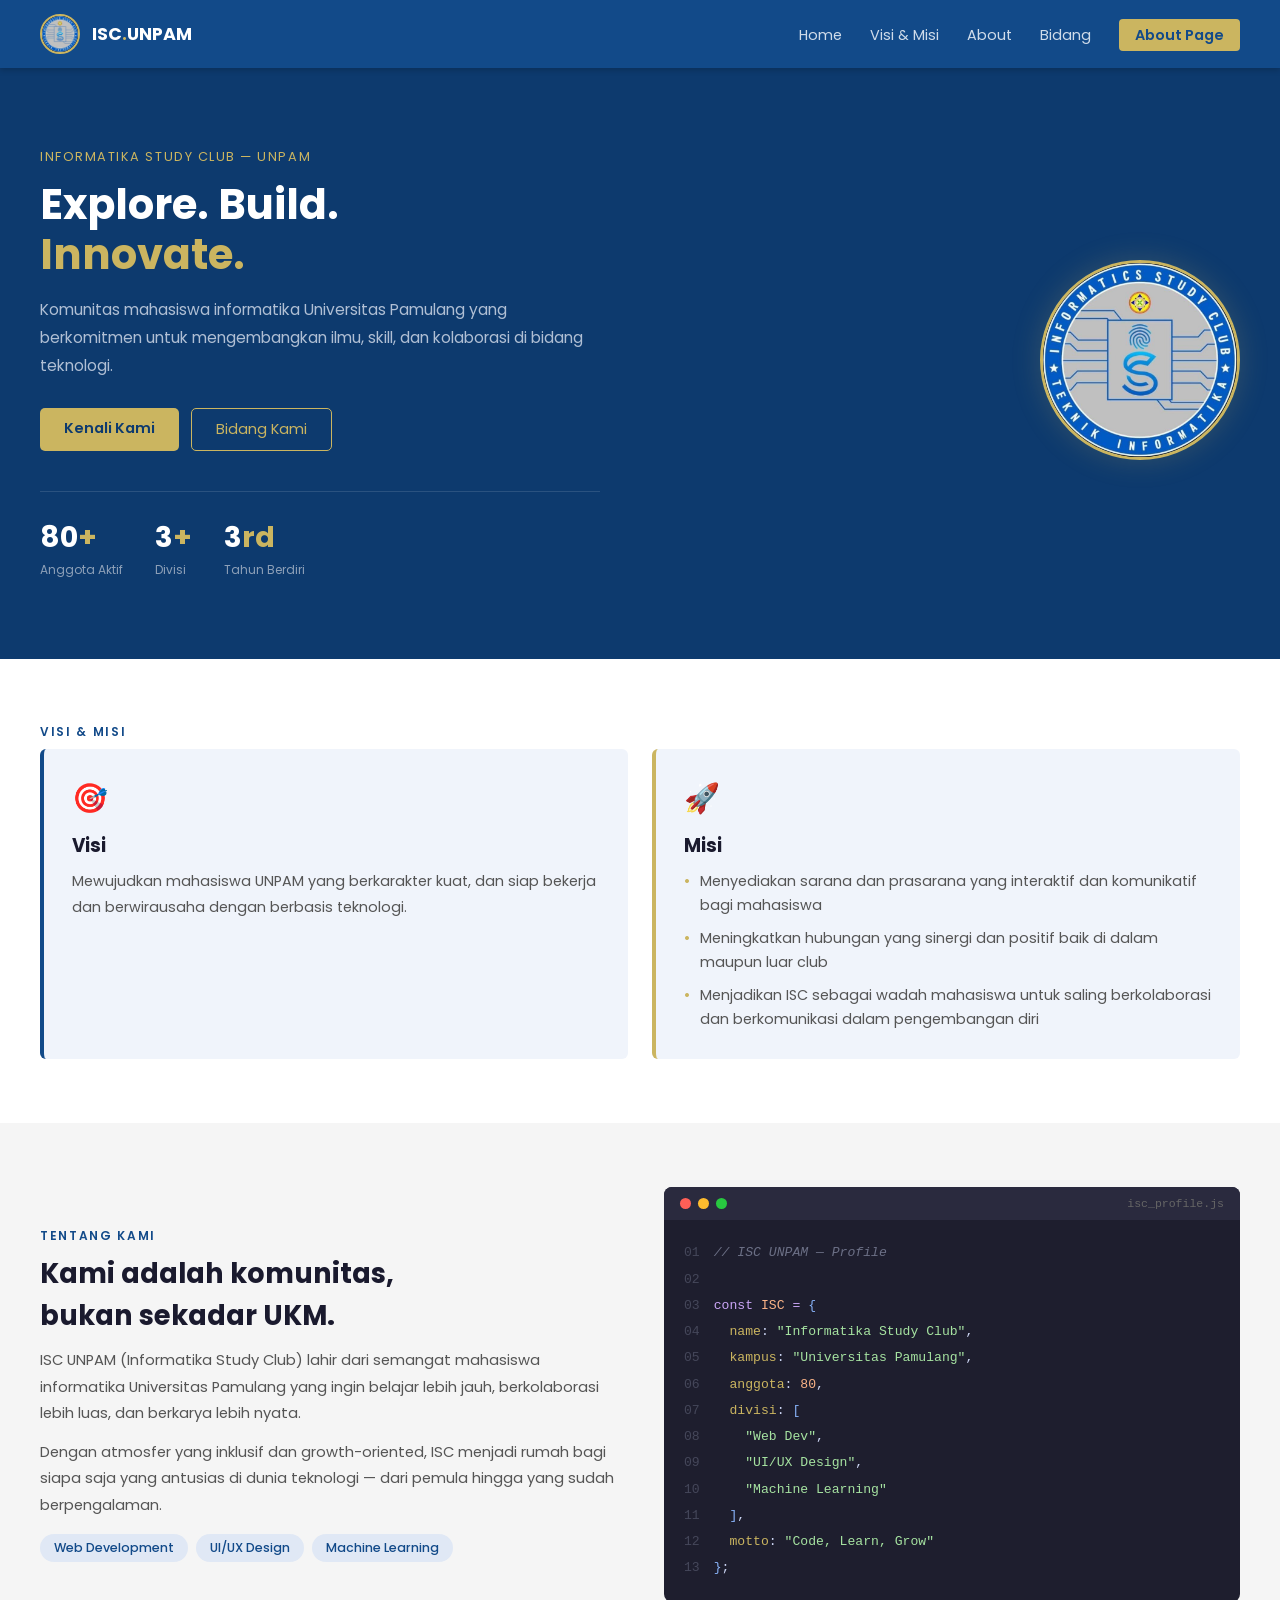
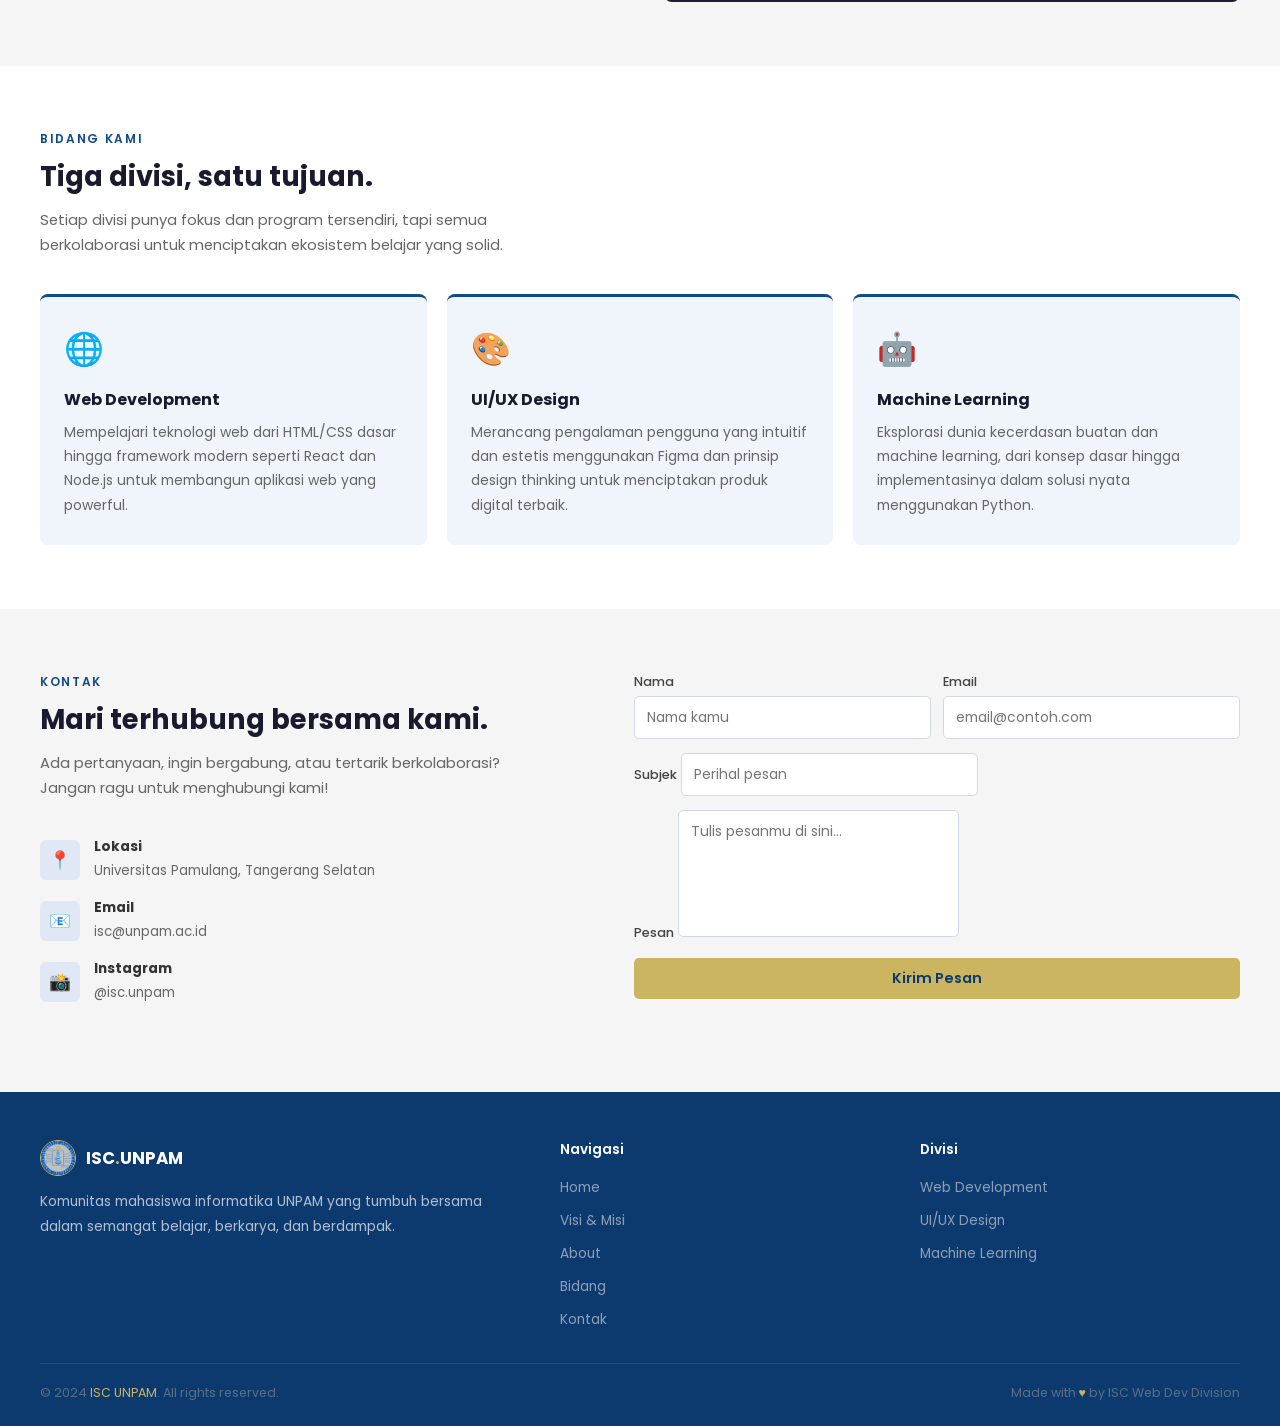
==== index.html @ d4f067ab "First commit: menambahkan file index dan style utama" ====
<!doctype html>
<html lang="id">
  <head>
    <meta charset="UTF-8" />
    <meta name="viewport" content="width=device-width, initial-scale=1.0" />
    <title>ISC UNPAM - Informatika Study Club</title>
    <link
      href="https://fonts.googleapis.com/css2?family=Poppins:wght@300;400;500;600;700&display=swap"
      rel="stylesheet"
    />
    <link rel="stylesheet" href="/css/style.css" />
  </head>
  <body>
    <nav>
      <div class="nav-brand">
        <img src="isc_logo.jpeg" alt="ISC Logo" />
        <span class="nav-brand-text">ISC<span>.</span>UNPAM</span>
      </div>
      <ul class="nav-links">
        <li><a href="#hero">Home</a></li>
        <li><a href="#visi-misi">Visi & Misi</a></li>
        <li><a href="#about">About</a></li>
        <li><a href="#services">Bidang</a></li>
        <li><a href="about.html" class="btn-nav">About Page</a></li>
      </ul>
    </nav>

    <section id="hero">
      <div class="hero-text">
        <p class="eyebrow">Informatika Study Club — UNPAM</p>
        <h1>Explore. Build.<br /><span>Innovate.</span></h1>
        <p class="desc">
          Komunitas mahasiswa informatika Universitas Pamulang yang berkomitmen
          untuk mengembangkan ilmu, skill, dan kolaborasi di bidang teknologi.
        </p>
        <div class="hero-buttons">
          <a href="#about" class="btn-primary">Kenali Kami</a>
          <a href="#services" class="btn-outline">Bidang Kami</a>
        </div>
        <div class="hero-stats">
          <div class="stat-item">
            <div class="num">80<span>+</span></div>
            <div class="label">Anggota Aktif</div>
          </div>
          <div class="stat-item">
            <div class="num">3<span>+</span></div>
            <div class="label">Divisi</div>
          </div>
          <div class="stat-item">
            <div class="num">3<span>rd</span></div>
            <div class="label">Tahun Berdiri</div>
          </div>
        </div>
      </div>
      <div class="hero-logo">
        <img src="isc_logo.jpeg" alt="ISC UNPAM Logo" />
      </div>
    </section>

    <section id="visi-misi">
      <div class="section-label">Visi & Misi</div>
      <div class="vm-grid">
        <div class="vm-card">
          <div class="icon">🎯</div>
          <h3>Visi</h3>
          <p>
            Mewujudkan mahasiswa UNPAM yang berkarakter kuat, dan siap bekerja
            dan berwirausaha dengan berbasis teknologi.
          </p>
        </div>
        <div class="vm-card misi">
          <div class="icon">🚀</div>
          <h3>Misi</h3>
          <ul>
            <li>
              Menyediakan sarana dan prasarana yang interaktif dan komunikatif
              bagi mahasiswa
            </li>
            <li>
              Meningkatkan hubungan yang sinergi dan positif baik di dalam
              maupun luar club
            </li>
            <li>
              Menjadikan ISC sebagai wadah mahasiswa untuk saling berkolaborasi
              dan berkomunikasi dalam pengembangan diri
            </li>
          </ul>
        </div>
      </div>
    </section>

    <section id="about">
      <div class="about-grid">
        <div class="about-text">
          <div class="section-label">Tentang Kami</div>
          <h2 class="section-title">
            Kami adalah komunitas,<br />bukan sekadar UKM.
          </h2>
          <p>
            ISC UNPAM (Informatika Study Club) lahir dari semangat mahasiswa
            informatika Universitas Pamulang yang ingin belajar lebih jauh,
            berkolaborasi lebih luas, dan berkarya lebih nyata.
          </p>
          <p>
            Dengan atmosfer yang inklusif dan growth-oriented, ISC menjadi rumah
            bagi siapa saja yang antusias di dunia teknologi — dari pemula
            hingga yang sudah berpengalaman.
          </p>
          <div class="about-tags">
            <span class="tag">Web Development</span>
            <span class="tag">UI/UX Design</span>
            <span class="tag">Machine Learning</span>
          </div>
        </div>
        <div class="code-card">
          <div class="code-card-header">
            <div class="dot r"></div>
            <div class="dot y"></div>
            <div class="dot g"></div>
            <span class="code-card-filename">isc_profile.js</span>
          </div>
          <div class="code-card-body">
            <div>
              <span class="c-ln">01</span
              ><span class="c-cm">// ISC UNPAM — Profile</span>
            </div>
            <div><span class="c-ln">02</span></div>
            <div>
              <span class="c-ln">03</span><span class="c-kw">const </span
              ><span class="c-va">ISC</span> <span class="c-kw">= </span
              ><span class="c-br">{</span>
            </div>
            <div>
              <span class="c-ln">04</span>&nbsp;&nbsp;<span class="c-fn"
                >name</span
              >: <span class="c-str">"Informatika Study Club"</span>,
            </div>
            <div>
              <span class="c-ln">05</span>&nbsp;&nbsp;<span class="c-fn"
                >kampus</span
              >: <span class="c-str">"Universitas Pamulang"</span>,
            </div>
            <div>
              <span class="c-ln">06</span>&nbsp;&nbsp;<span class="c-fn"
                >anggota</span
              >: <span class="c-va">80</span>,
            </div>
            <div>
              <span class="c-ln">07</span>&nbsp;&nbsp;<span class="c-fn"
                >divisi</span
              >: <span class="c-br">[</span>
            </div>
            <div>
              <span class="c-ln">08</span>&nbsp;&nbsp;&nbsp;&nbsp;<span
                class="c-str"
                >"Web Dev"</span
              >,
            </div>
            <div>
              <span class="c-ln">09</span>&nbsp;&nbsp;&nbsp;&nbsp;<span
                class="c-str"
                >"UI/UX Design"</span
              >,
            </div>
            <div>
              <span class="c-ln">10</span>&nbsp;&nbsp;&nbsp;&nbsp;<span
                class="c-str"
                >"Machine Learning"</span
              >
            </div>
            <div>
              <span class="c-ln">11</span>&nbsp;&nbsp;<span class="c-br">]</span
              >,
            </div>
            <div>
              <span class="c-ln">12</span>&nbsp;&nbsp;<span class="c-fn"
                >motto</span
              >: <span class="c-str">"Code, Learn, Grow"</span>
            </div>
            <div><span class="c-ln">13</span><span class="c-br">}</span>;</div>
          </div>
        </div>
      </div>
    </section>

    <section id="services">
      <div class="section-label">Bidang Kami</div>
      <h2 class="section-title">Tiga divisi, satu tujuan.</h2>
      <p class="section-sub">
        Setiap divisi punya fokus dan program tersendiri, tapi semua
        berkolaborasi untuk menciptakan ekosistem belajar yang solid.
      </p>
      <div class="services-grid">
        <div class="service-card">
          <div class="icon">🌐</div>
          <h3>Web Development</h3>
          <p>
            Mempelajari teknologi web dari HTML/CSS dasar hingga framework
            modern seperti React dan Node.js untuk membangun aplikasi web yang
            powerful.
          </p>
        </div>
        <div class="service-card">
          <div class="icon">🎨</div>
          <h3>UI/UX Design</h3>
          <p>
            Merancang pengalaman pengguna yang intuitif dan estetis menggunakan
            Figma dan prinsip design thinking untuk menciptakan produk digital
            terbaik.
          </p>
        </div>
        <div class="service-card">
          <div class="icon">🤖</div>
          <h3>Machine Learning</h3>
          <p>
            Eksplorasi dunia kecerdasan buatan dan machine learning, dari konsep
            dasar hingga implementasinya dalam solusi nyata menggunakan Python.
          </p>
        </div>
      </div>
    </section>

    <section id="kontak">
      <div class="kontak-grid">
        <div>
          <div class="section-label">Kontak</div>
          <h2 class="section-title">Mari terhubung bersama kami.</h2>
          <p class="section-sub">
            Ada pertanyaan, ingin bergabung, atau tertarik berkolaborasi? Jangan
            ragu untuk menghubungi kami!
          </p>
          <div class="kontak-info-list">
            <div class="kontak-info-item">
              <div class="icon-box">📍</div>
              <div class="text">
                <strong>Lokasi</strong>
                <span>Universitas Pamulang, Tangerang Selatan</span>
              </div>
            </div>
            <div class="kontak-info-item">
              <div class="icon-box">📧</div>
              <div class="text">
                <strong>Email</strong>
                <span>isc@unpam.ac.id</span>
              </div>
            </div>
            <div class="kontak-info-item">
              <div class="icon-box">📸</div>
              <div class="text">
                <strong>Instagram</strong>
                <span>@isc.unpam</span>
              </div>
            </div>
          </div>
        </div>
        <div class="kontak-form">
          <div class="form-row">
            <div class="form-group">
              <label>Nama</label>
              <input type="text" placeholder="Nama kamu" />
            </div>
            <div class="form-group">
              <label>Email</label>
              <input type="email" placeholder="email@contoh.com" />
            </div>
          </div>
          <div class="form-group">
            <label>Subjek</label>
            <input type="text" placeholder="Perihal pesan" />
          </div>
          <div class="form-group">
            <label>Pesan</label>
            <textarea
              rows="5"
              placeholder="Tulis pesanmu di sini..."
            ></textarea>
          </div>
          <a
            href="#"
            class="btn-primary"
            style="text-align: center; display: block"
            >Kirim Pesan</a
          >
        </div>
      </div>
    </section>

    <footer>
      <div class="footer-grid">
        <div class="footer-col">
          <div class="footer-brand">
            <img src="isc_logo.jpeg" alt="ISC Logo" />
            <span>ISC<em>.</em>UNPAM</span>
          </div>
          <p>
            Komunitas mahasiswa informatika UNPAM yang tumbuh bersama dalam
            semangat belajar, berkarya, dan berdampak.
          </p>
        </div>
        <div class="footer-col">
          <h4>Navigasi</h4>
          <ul>
            <li><a href="#hero">Home</a></li>
            <li><a href="#visi-misi">Visi & Misi</a></li>
            <li><a href="#about">About</a></li>
            <li><a href="#services">Bidang</a></li>
            <li><a href="#kontak">Kontak</a></li>
          </ul>
        </div>
        <div class="footer-col">
          <h4>Divisi</h4>
          <ul>
            <li><a href="#">Web Development</a></li>
            <li><a href="#">UI/UX Design</a></li>
            <li><a href="#">Machine Learning</a></li>
          </ul>
        </div>
      </div>
      <div class="footer-bottom">
        <p>© 2024 <span>ISC UNPAM</span>. All rights reserved.</p>
        <p>Made with <span>♥</span> by ISC Web Dev Division</p>
      </div>
    </footer>
  </body>
</html>
---- css/style.css ----
/* ===== RESET ===== */
* {
  margin: 0;
  padding: 0;
  box-sizing: border-box;
}

body {
  font-family: "Poppins", sans-serif;
  background-color: #f5f5f5;
  color: #333;
}

a {
  text-decoration: none;
  color: inherit;
}

ul {
  list-style: none;
}

img {
  max-width: 100%;
}

/* ===== NAVBAR ===== */
nav {
  background-color: #124a89;
  padding: 14px 40px;
  display: flex;
  align-items: center;
  justify-content: space-between;
  position: sticky;
  top: 0;
  z-index: 100;
  box-shadow: 0 2px 6px rgba(0, 0, 0, 0.2);
}

.nav-brand {
  display: flex;
  align-items: center;
  gap: 12px;
}

.nav-brand img {
  width: 40px;
  height: 40px;
  border-radius: 50%;
  object-fit: cover;
  border: 2px solid #cbb560;
}

.nav-brand-text {
  color: #fff;
  font-size: 1.1rem;
  font-weight: 700;
}

.nav-brand-text span {
  color: #cbb560;
}

.nav-links {
  display: flex;
  gap: 28px;
}

.nav-links a {
  color: #d0dcea;
  font-size: 0.9rem;
  font-weight: 400;
  transition: color 0.2s;
}

.nav-links a:hover {
  color: #cbb560;
}

.nav-links a.btn-nav {
  background-color: #cbb560;
  color: #124a89;
  padding: 6px 16px;
  border-radius: 4px;
  font-weight: 600;
}

.nav-links a.btn-nav:hover {
  background-color: #deca7a;
  color: #124a89;
}

/* ===== HERO ===== */
#hero {
  background-color: #0d3a6e;
  color: #fff;
  padding: 80px 40px;
  display: flex;
  align-items: center;
  justify-content: space-between;
  gap: 40px;
}

.hero-text {
  max-width: 560px;
}

.hero-text p.eyebrow {
  font-size: 0.8rem;
  color: #cbb560;
  letter-spacing: 0.12em;
  text-transform: uppercase;
  margin-bottom: 14px;
}

.hero-text h1 {
  font-size: 2.6rem;
  font-weight: 700;
  line-height: 1.2;
  margin-bottom: 16px;
}

.hero-text h1 span {
  color: #cbb560;
}

.hero-text p.desc {
  font-size: 0.97rem;
  color: #b0bfd4;
  line-height: 1.8;
  margin-bottom: 28px;
}

.hero-buttons {
  display: flex;
  gap: 12px;
  flex-wrap: wrap;
}

.btn-primary {
  background-color: #cbb560;
  color: #0d3a6e;
  padding: 10px 24px;
  border-radius: 5px;
  font-weight: 600;
  font-size: 0.9rem;
  transition: background-color 0.2s;
}

.btn-primary:hover {
  background-color: #deca7a;
}

.btn-outline {
  border: 1.5px solid #cbb560;
  color: #cbb560;
  padding: 10px 24px;
  border-radius: 5px;
  font-size: 0.9rem;
  transition:
    background-color 0.2s,
    color 0.2s;
}

.btn-outline:hover {
  background-color: #cbb560;
  color: #0d3a6e;
}

.hero-stats {
  display: flex;
  gap: 32px;
  margin-top: 40px;
  padding-top: 24px;
  border-top: 1px solid rgba(255, 255, 255, 0.12);
}

.stat-item .num {
  font-size: 1.8rem;
  font-weight: 700;
  color: #fff;
}

.stat-item .num span {
  color: #cbb560;
}

.stat-item .label {
  font-size: 0.75rem;
  color: #8da0b8;
  margin-top: 2px;
}

.hero-logo img {
  width: 200px;
  height: 200px;
  border-radius: 50%;
  object-fit: cover;
  border: 3px solid #cbb560;
  box-shadow: 0 0 30px rgba(203, 181, 96, 0.2);
}

/* ===== SECTION UMUM ===== */
section {
  padding: 64px 40px;
}

.section-label {
  font-size: 0.75rem;
  font-weight: 600;
  color: #124a89;
  text-transform: uppercase;
  letter-spacing: 0.14em;
  margin-bottom: 8px;
}

.section-title {
  font-size: 1.7rem;
  font-weight: 700;
  color: #1a1a2e;
  margin-bottom: 10px;
}

.section-sub {
  font-size: 0.92rem;
  color: #666;
  max-width: 500px;
  line-height: 1.7;
  margin-bottom: 36px;
}

/* ===== VISI MISI ===== */
#visi-misi {
  background-color: #fff;
}

.vm-grid {
  display: grid;
  grid-template-columns: 1fr 1fr;
  gap: 24px;
  margin-top: 8px;
}

.vm-card {
  background-color: #f0f4fb;
  border-left: 4px solid #124a89;
  border-radius: 6px;
  padding: 28px;
}

.vm-card.misi {
  border-left-color: #cbb560;
}

.vm-card .icon {
  font-size: 1.8rem;
  margin-bottom: 12px;
}

.vm-card h3 {
  font-size: 1.15rem;
  font-weight: 700;
  color: #1a1a2e;
  margin-bottom: 10px;
}

.vm-card p {
  font-size: 0.9rem;
  color: #555;
  line-height: 1.8;
}

.vm-card ul {
  display: flex;
  flex-direction: column;
  gap: 8px;
}

.vm-card ul li {
  font-size: 0.9rem;
  color: #555;
  padding-left: 16px;
  position: relative;
  line-height: 1.7;
}

.vm-card ul li::before {
  content: "•";
  position: absolute;
  left: 0;
  color: #cbb560;
  font-weight: 700;
}

/* ===== ABOUT ===== */
#about {
  background-color: #f5f5f5;
}

.about-grid {
  display: grid;
  grid-template-columns: 1fr 1fr;
  gap: 48px;
  align-items: center;
}

.about-text p {
  font-size: 0.92rem;
  color: #555;
  line-height: 1.8;
  margin-bottom: 12px;
}

.about-tags {
  display: flex;
  flex-wrap: wrap;
  gap: 8px;
  margin-top: 16px;
}

.tag {
  background-color: #e0e8f5;
  color: #124a89;
  font-size: 0.78rem;
  font-weight: 500;
  padding: 5px 14px;
  border-radius: 20px;
}

/* Code card */
.code-card {
  background-color: #1e1e2e;
  border-radius: 8px;
  overflow: hidden;
  font-family: "Courier New", monospace;
  font-size: 0.82rem;
}

.code-card-header {
  background-color: #2a2a3e;
  padding: 10px 16px;
  display: flex;
  align-items: center;
  gap: 7px;
}

.dot {
  width: 11px;
  height: 11px;
  border-radius: 50%;
}
.dot.r {
  background: #ff5f57;
}
.dot.y {
  background: #febc2e;
}
.dot.g {
  background: #28c840;
}

.code-card-filename {
  margin-left: auto;
  font-size: 0.72rem;
  color: #666;
  font-family: "Courier New", monospace;
}

.code-card-body {
  padding: 20px;
  line-height: 2;
  color: #cdd6f4;
}

.c-ln {
  color: #45475a;
  margin-right: 14px;
}
.c-kw {
  color: #cba6f7;
}
.c-fn {
  color: #cbb560;
}
.c-str {
  color: #a6e3a1;
}
.c-cm {
  color: #6c7086;
  font-style: italic;
}
.c-br {
  color: #89b4fa;
}
.c-va {
  color: #fab387;
}

/* ===== SERVICES ===== */
#services {
  background-color: #fff;
}

.services-grid {
  display: grid;
  grid-template-columns: repeat(3, 1fr);
  gap: 20px;
}

.service-card {
  background-color: #f0f4fb;
  border-radius: 8px;
  padding: 28px 24px;
  border-top: 3px solid #124a89;
  transition:
    transform 0.2s,
    box-shadow 0.2s;
}

.service-card:hover {
  transform: translateY(-4px);
  box-shadow: 0 8px 20px rgba(0, 0, 0, 0.08);
}

.service-card .icon {
  font-size: 2rem;
  margin-bottom: 14px;
}

.service-card h3 {
  font-size: 1rem;
  font-weight: 700;
  color: #1a1a2e;
  margin-bottom: 8px;
}

.service-card p {
  font-size: 0.87rem;
  color: #666;
  line-height: 1.75;
}

/* ===== KONTAK ===== */
#kontak {
  background-color: #f5f5f5;
}

.kontak-grid {
  display: grid;
  grid-template-columns: 1fr 1fr;
  gap: 48px;
  align-items: start;
}

.kontak-info-list {
  display: flex;
  flex-direction: column;
  gap: 16px;
  margin-bottom: 24px;
}

.kontak-info-item {
  display: flex;
  align-items: center;
  gap: 14px;
}

.kontak-info-item .icon-box {
  width: 40px;
  height: 40px;
  background-color: #e0e8f5;
  border-radius: 6px;
  display: flex;
  align-items: center;
  justify-content: center;
  font-size: 1.1rem;
  flex-shrink: 0;
}

.kontak-info-item .text strong {
  display: block;
  font-size: 0.85rem;
  color: #333;
}

.kontak-info-item .text span {
  font-size: 0.83rem;
  color: #666;
}

/* Form */
.kontak-form {
  display: flex;
  flex-direction: column;
  gap: 14px;
}

.form-row {
  display: grid;
  grid-template-columns: 1fr 1fr;
  gap: 12px;
}

.form-row .form-group {
  display: flex;
  flex-direction: column;
  gap: 5px;
}

.form-group label {
  font-size: 0.8rem;
  font-weight: 500;
  color: #444;
}

.form-group input,
.form-group textarea {
  padding: 10px 12px;
  border: 1.5px solid #d0d9e8;
  border-radius: 5px;
  font-family: "Poppins", sans-serif;
  font-size: 0.87rem;
  color: #333;
  background-color: #fff;
  outline: none;
  transition: border-color 0.2s;
  resize: none;
}

.form-group input:focus,
.form-group textarea:focus {
  border-color: #124a89;
}

/* ===== FOOTER ===== */
footer {
  background-color: #0d3a6e;
  color: #b0bfd4;
  padding: 48px 40px 24px;
}

.footer-grid {
  display: grid;
  grid-template-columns: 1.5fr 1fr 1fr;
  gap: 40px;
  margin-bottom: 32px;
}

.footer-brand {
  display: flex;
  align-items: center;
  gap: 10px;
  margin-bottom: 14px;
}

.footer-brand img {
  width: 36px;
  height: 36px;
  border-radius: 50%;
  object-fit: cover;
  border: 1.5px solid #cbb560;
}

.footer-brand span {
  font-size: 1.05rem;
  font-weight: 700;
  color: #fff;
}

.footer-brand span em {
  font-style: normal;
  color: #cbb560;
}

.footer-col p {
  font-size: 0.86rem;
  line-height: 1.8;
}

.footer-col h4 {
  font-size: 0.85rem;
  font-weight: 600;
  color: #fff;
  margin-bottom: 14px;
}

.footer-col ul {
  display: flex;
  flex-direction: column;
  gap: 8px;
}

.footer-col ul a {
  font-size: 0.85rem;
  color: #8da0b8;
  transition: color 0.2s;
}

.footer-col ul a:hover {
  color: #cbb560;
}

.footer-bottom {
  border-top: 1px solid rgba(255, 255, 255, 0.1);
  padding-top: 20px;
  display: flex;
  justify-content: space-between;
  align-items: center;
}

.footer-bottom p {
  font-size: 0.78rem;
  color: #5a6f87;
}

.footer-bottom span {
  color: #cbb560;
}

/* ===== RESPONSIVE ===== */
@media (max-width: 768px) {
  nav {
    padding: 12px 20px;
    flex-wrap: wrap;
    gap: 12px;
  }

  .nav-links {
    display: none;
  }

  #hero {
    flex-direction: column;
    padding: 48px 20px;
  }

  .hero-logo {
    display: none;
  }

  section {
    padding: 48px 20px;
  }

  .vm-grid,
  .about-grid,
  .kontak-grid,
  .footer-grid {
    grid-template-columns: 1fr;
  }

  .services-grid {
    grid-template-columns: 1fr;
  }

  .form-row {
    grid-template-columns: 1fr;
  }

  .hero-stats {
    gap: 20px;
  }

  .footer-bottom {
    flex-direction: column;
    gap: 6px;
    text-align: center;
  }
}
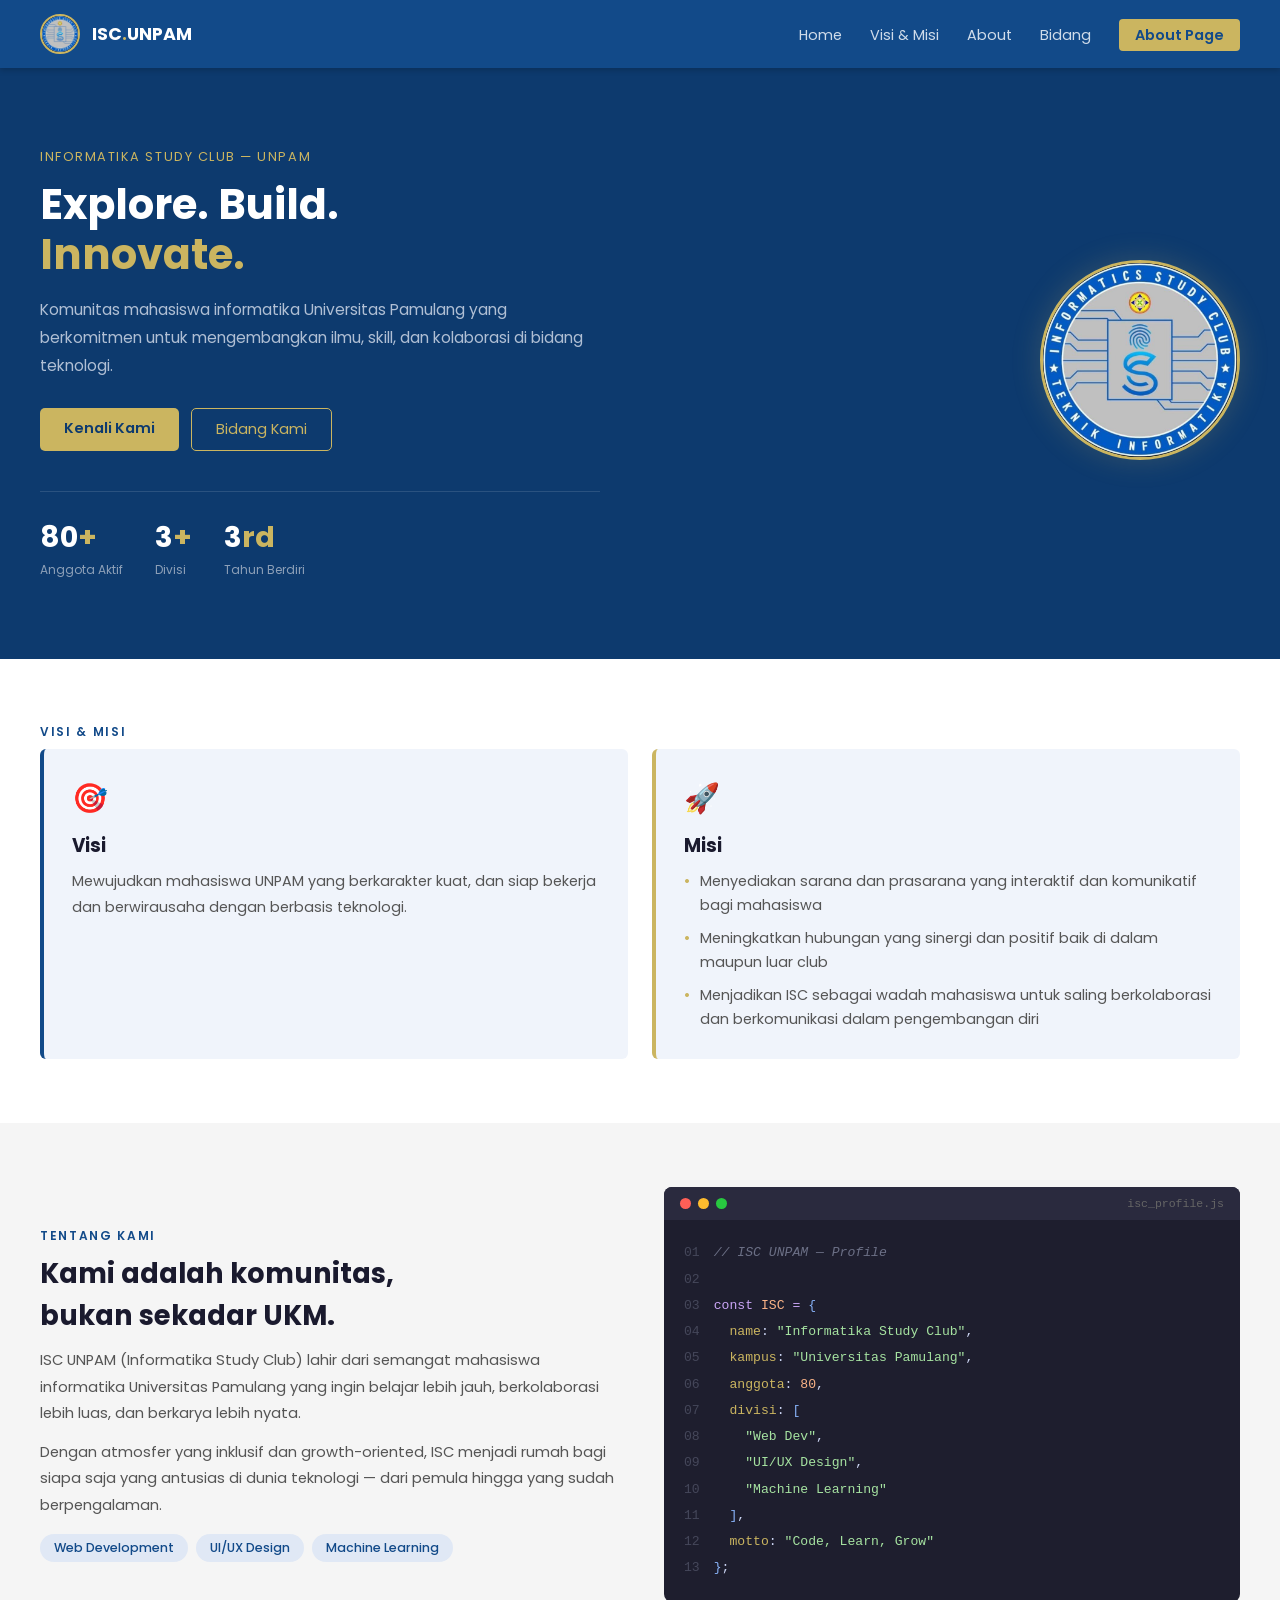
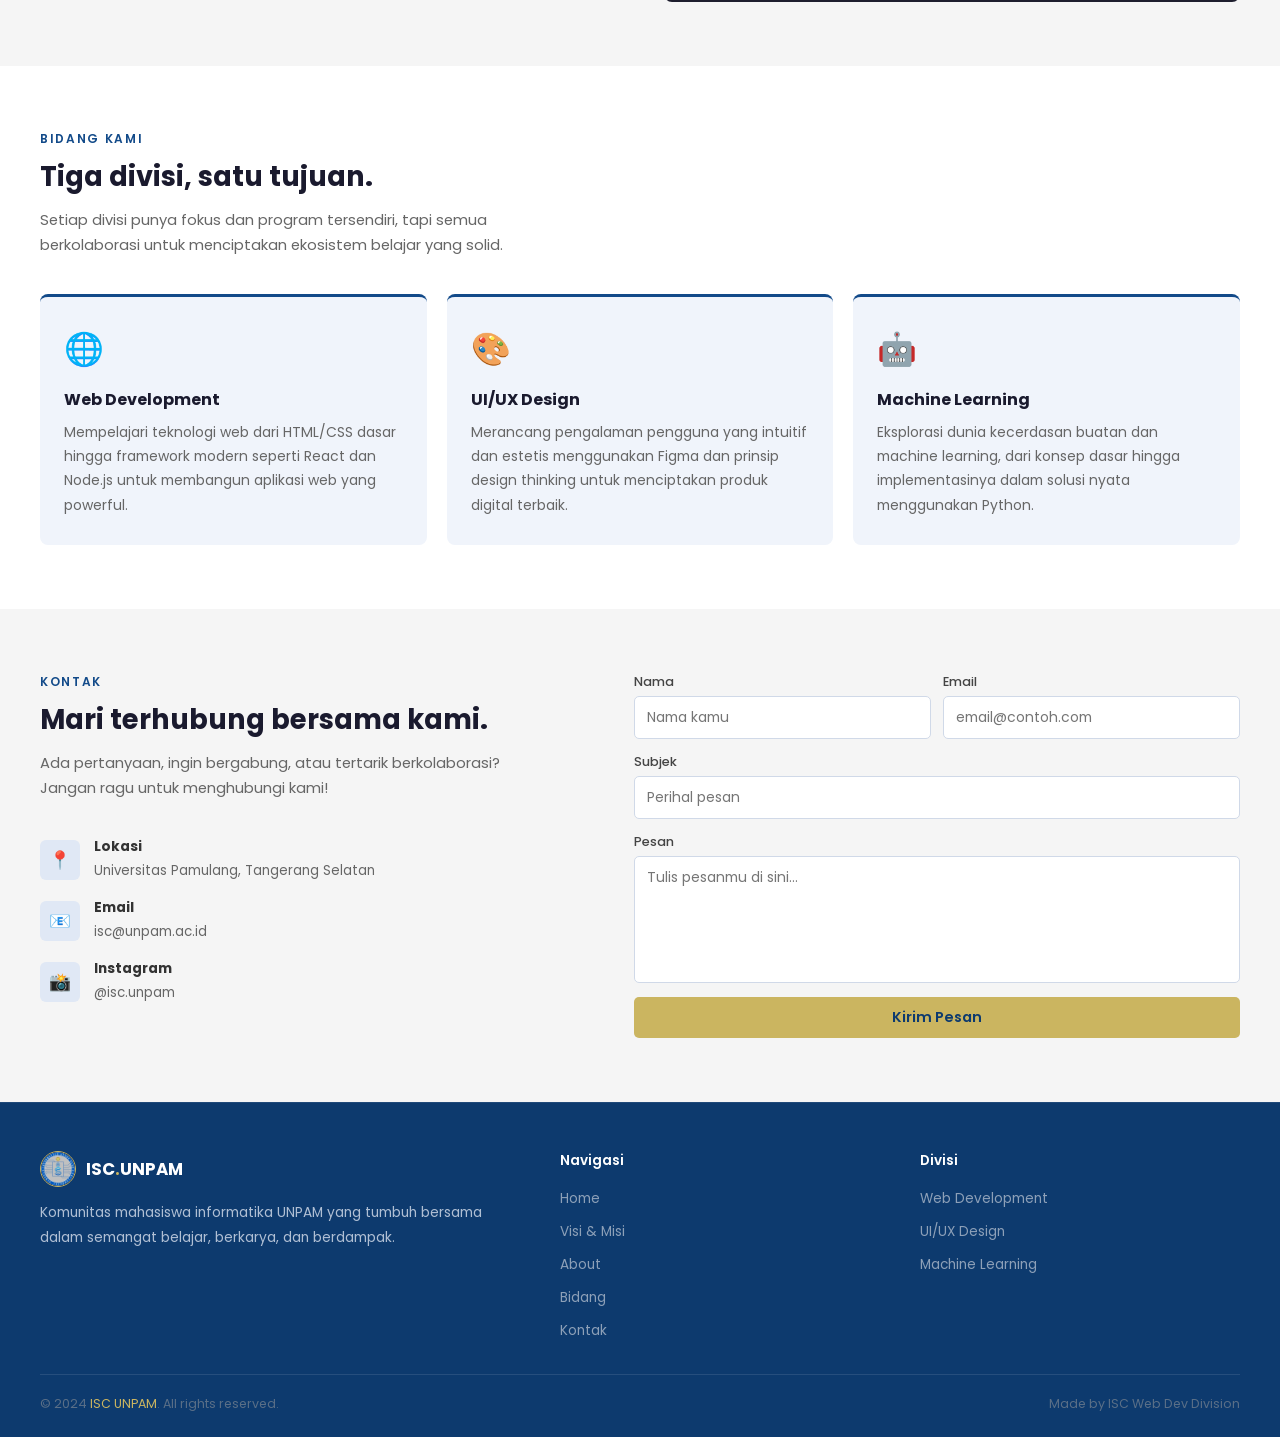
==== commit 8ffde870: "Menambahkan about.html" ====
--- a/index.html
+++ b/index.html
@@ -13,7 +13,7 @@
   <body>
     <nav>
       <div class="nav-brand">
-        <img src="isc_logo.jpeg" alt="ISC Logo" />
+        <img src="/assets/images/isc_logo.jpeg" alt="ISC Logo" />
         <span class="nav-brand-text">ISC<span>.</span>UNPAM</span>
       </div>
       <ul class="nav-links">
@@ -53,7 +53,7 @@
         </div>
       </div>
       <div class="hero-logo">
-        <img src="isc_logo.jpeg" alt="ISC UNPAM Logo" />
+        <img src="/assets/images/isc_logo.jpeg" alt="ISC UNPAM Logo" />
       </div>
     </section>
 
@@ -289,7 +289,7 @@
       <div class="footer-grid">
         <div class="footer-col">
           <div class="footer-brand">
-            <img src="isc_logo.jpeg" alt="ISC Logo" />
+            <img src="/assets/images/isc_logo.jpeg" alt="ISC Logo" />
             <span>ISC<em>.</em>UNPAM</span>
           </div>
           <p>
@@ -318,7 +318,7 @@
       </div>
       <div class="footer-bottom">
         <p>© 2024 <span>ISC UNPAM</span>. All rights reserved.</p>
-        <p>Made with <span>♥</span> by ISC Web Dev Division</p>
+        <p>Made by ISC Web Dev Division</p>
       </div>
     </footer>
   </body>
--- a/css/style.css
+++ b/css/style.css
@@ -1,4 +1,6 @@
-/* ===== RESET ===== */
+/* ==========================================================================
+   ===== RESET & GENERAL STYLES =====
+   ========================================================================== */
 * {
   margin: 0;
   padding: 0;
@@ -24,119 +26,35 @@
   max-width: 100%;
 }
 
-/* ===== NAVBAR ===== */
-nav {
-  background-color: #124a89;
-  padding: 14px 40px;
-  display: flex;
-  align-items: center;
-  justify-content: space-between;
-  position: sticky;
-  top: 0;
-  z-index: 100;
-  box-shadow: 0 2px 6px rgba(0, 0, 0, 0.2);
-}
-
-.nav-brand {
-  display: flex;
-  align-items: center;
-  gap: 12px;
-}
-
-.nav-brand img {
-  width: 40px;
-  height: 40px;
-  border-radius: 50%;
-  object-fit: cover;
-  border: 2px solid #cbb560;
-}
-
-.nav-brand-text {
-  color: #fff;
-  font-size: 1.1rem;
-  font-weight: 700;
-}
-
-.nav-brand-text span {
-  color: #cbb560;
-}
-
-.nav-links {
-  display: flex;
-  gap: 28px;
-}
-
-.nav-links a {
-  color: #d0dcea;
-  font-size: 0.9rem;
-  font-weight: 400;
-  transition: color 0.2s;
-}
-
-.nav-links a:hover {
-  color: #cbb560;
-}
-
-.nav-links a.btn-nav {
-  background-color: #cbb560;
+section {
+  padding: 64px 40px;
+}
+
+.section-label {
+  font-size: 0.75rem;
+  font-weight: 600;
   color: #124a89;
-  padding: 6px 16px;
-  border-radius: 4px;
-  font-weight: 600;
-}
-
-.nav-links a.btn-nav:hover {
-  background-color: #deca7a;
-  color: #124a89;
-}
-
-/* ===== HERO ===== */
-#hero {
-  background-color: #0d3a6e;
-  color: #fff;
-  padding: 80px 40px;
-  display: flex;
-  align-items: center;
-  justify-content: space-between;
-  gap: 40px;
-}
-
-.hero-text {
-  max-width: 560px;
-}
-
-.hero-text p.eyebrow {
-  font-size: 0.8rem;
-  color: #cbb560;
-  letter-spacing: 0.12em;
   text-transform: uppercase;
-  margin-bottom: 14px;
-}
-
-.hero-text h1 {
-  font-size: 2.6rem;
-  font-weight: 700;
-  line-height: 1.2;
-  margin-bottom: 16px;
-}
-
-.hero-text h1 span {
-  color: #cbb560;
-}
-
-.hero-text p.desc {
-  font-size: 0.97rem;
-  color: #b0bfd4;
-  line-height: 1.8;
-  margin-bottom: 28px;
-}
-
-.hero-buttons {
-  display: flex;
-  gap: 12px;
-  flex-wrap: wrap;
-}
-
+  letter-spacing: 0.14em;
+  margin-bottom: 8px;
+}
+
+.section-title {
+  font-size: 1.7rem;
+  font-weight: 700;
+  color: #1a1a2e;
+  margin-bottom: 10px;
+}
+
+.section-sub {
+  font-size: 0.92rem;
+  color: #666;
+  max-width: 500px;
+  line-height: 1.7;
+  margin-bottom: 36px;
+}
+
+/* Common Buttons */
 .btn-primary {
   background-color: #cbb560;
   color: #0d3a6e;
@@ -167,6 +85,216 @@
   color: #0d3a6e;
 }
 
+/* ==========================================================================
+   ===== SHARED COMPONENTS (NAVBAR & FOOTER) =====
+   ========================================================================== */
+/* NAVBAR */
+nav {
+  background-color: #124a89;
+  padding: 14px 40px;
+  display: flex;
+  align-items: center;
+  justify-content: space-between;
+  position: sticky;
+  top: 0;
+  z-index: 100;
+  box-shadow: 0 2px 6px rgba(0, 0, 0, 0.2);
+}
+
+.nav-brand {
+  display: flex;
+  align-items: center;
+  gap: 12px;
+}
+
+.nav-brand img {
+  width: 40px;
+  height: 40px;
+  border-radius: 50%;
+  object-fit: cover;
+  border: 2px solid #cbb560;
+}
+
+.nav-brand-text {
+  color: #fff;
+  font-size: 1.1rem;
+  font-weight: 700;
+}
+
+.nav-brand-text span {
+  color: #cbb560;
+}
+
+.nav-links {
+  display: flex;
+  gap: 28px;
+}
+
+.nav-links a {
+  color: #d0dcea;
+  font-size: 0.9rem;
+  font-weight: 400;
+  transition: color 0.2s;
+}
+
+.nav-links a:hover,
+.nav-links a.active {
+  color: #cbb560;
+}
+
+.nav-links a.active {
+  font-weight: 600;
+}
+
+.nav-links a.btn-nav {
+  background-color: #cbb560;
+  color: #124a89;
+  padding: 6px 16px;
+  border-radius: 4px;
+  font-weight: 600;
+}
+
+.nav-links a.btn-nav:hover {
+  background-color: #deca7a;
+  color: #124a89;
+}
+
+/* FOOTER */
+footer {
+  background-color: #0d3a6e;
+  color: #b0bfd4;
+  padding: 48px 40px 24px;
+  border-top: 1px solid rgba(255, 255, 255, 0.08);
+}
+
+.footer-grid {
+  display: grid;
+  grid-template-columns: 1.5fr 1fr 1fr;
+  gap: 40px;
+  margin-bottom: 32px;
+}
+
+.footer-brand {
+  display: flex;
+  align-items: center;
+  gap: 10px;
+  margin-bottom: 14px;
+}
+
+.footer-brand img {
+  width: 36px;
+  height: 36px;
+  border-radius: 50%;
+  object-fit: cover;
+  border: 1.5px solid #cbb560;
+}
+
+.footer-brand span {
+  font-size: 1.05rem;
+  font-weight: 700;
+  color: #fff;
+}
+
+.footer-brand span em {
+  font-style: normal;
+  color: #cbb560;
+}
+
+.footer-col p {
+  font-size: 0.86rem;
+  line-height: 1.8;
+}
+
+.footer-col h4 {
+  font-size: 0.85rem;
+  font-weight: 600;
+  color: #fff;
+  margin-bottom: 14px;
+}
+
+.footer-col ul {
+  display: flex;
+  flex-direction: column;
+  gap: 8px;
+}
+
+.footer-col ul a {
+  font-size: 0.85rem;
+  color: #8da0b8;
+  transition: color 0.2s;
+}
+
+.footer-col ul a:hover {
+  color: #cbb560;
+}
+
+.footer-bottom {
+  border-top: 1px solid rgba(255, 255, 255, 0.1);
+  padding-top: 20px;
+  display: flex;
+  justify-content: space-between;
+  align-items: center;
+}
+
+.footer-bottom p {
+  font-size: 0.78rem;
+  color: #5a6f87;
+}
+
+.footer-bottom span {
+  color: #cbb560;
+}
+
+/* ==========================================================================
+   ===== INDEX PAGE SPECIFIC STYLES =====
+   ========================================================================== */
+/* HERO SECTION */
+#hero {
+  background-color: #0d3a6e;
+  color: #fff;
+  padding: 80px 40px;
+  display: flex;
+  align-items: center;
+  justify-content: space-between;
+  gap: 40px;
+}
+
+.hero-text {
+  max-width: 560px;
+}
+
+.hero-text p.eyebrow {
+  font-size: 0.8rem;
+  color: #cbb560;
+  letter-spacing: 0.12em;
+  text-transform: uppercase;
+  margin-bottom: 14px;
+}
+
+.hero-text h1 {
+  font-size: 2.6rem;
+  font-weight: 700;
+  line-height: 1.2;
+  margin-bottom: 16px;
+}
+
+.hero-text h1 span {
+  color: #cbb560;
+}
+
+.hero-text p.desc {
+  font-size: 0.97rem;
+  color: #b0bfd4;
+  line-height: 1.8;
+  margin-bottom: 28px;
+}
+
+.hero-buttons {
+  display: flex;
+  gap: 12px;
+  flex-wrap: wrap;
+}
+
 .hero-stats {
   display: flex;
   gap: 32px;
@@ -200,36 +328,7 @@
   box-shadow: 0 0 30px rgba(203, 181, 96, 0.2);
 }
 
-/* ===== SECTION UMUM ===== */
-section {
-  padding: 64px 40px;
-}
-
-.section-label {
-  font-size: 0.75rem;
-  font-weight: 600;
-  color: #124a89;
-  text-transform: uppercase;
-  letter-spacing: 0.14em;
-  margin-bottom: 8px;
-}
-
-.section-title {
-  font-size: 1.7rem;
-  font-weight: 700;
-  color: #1a1a2e;
-  margin-bottom: 10px;
-}
-
-.section-sub {
-  font-size: 0.92rem;
-  color: #666;
-  max-width: 500px;
-  line-height: 1.7;
-  margin-bottom: 36px;
-}
-
-/* ===== VISI MISI ===== */
+/* VISI MISI */
 #visi-misi {
   background-color: #fff;
 }
@@ -292,7 +391,7 @@
   font-weight: 700;
 }
 
-/* ===== ABOUT ===== */
+/* ABOUT SECTION (INDEX) */
 #about {
   background-color: #f5f5f5;
 }
@@ -327,7 +426,7 @@
   border-radius: 20px;
 }
 
-/* Code card */
+/* Code Card Component */
 .code-card {
   background-color: #1e1e2e;
   border-radius: 8px;
@@ -396,7 +495,7 @@
   color: #fab387;
 }
 
-/* ===== SERVICES ===== */
+/* SERVICES SECTION */
 #services {
   background-color: #fff;
 }
@@ -440,7 +539,7 @@
   line-height: 1.75;
 }
 
-/* ===== KONTAK ===== */
+/* KONTAK SECTION */
 #kontak {
   background-color: #f5f5f5;
 }
@@ -488,7 +587,7 @@
   color: #666;
 }
 
-/* Form */
+/* Form Contact */
 .kontak-form {
   display: flex;
   flex-direction: column;
@@ -501,7 +600,7 @@
   gap: 12px;
 }
 
-.form-row .form-group {
+.form-group {
   display: flex;
   flex-direction: column;
   gap: 5px;
@@ -532,92 +631,406 @@
   border-color: #124a89;
 }
 
-/* ===== FOOTER ===== */
-footer {
+/* ==========================================================================
+   ===== ABOUT PAGE SPECIFIC STYLES =====
+   ========================================================================== */
+/* PAGE HEADER */
+.page-header {
   background-color: #0d3a6e;
+  color: #fff;
+  padding: 56px 40px;
+  text-align: center;
+}
+
+.breadcrumb {
+  font-size: 0.8rem;
+  color: #8da0b8;
+  margin-bottom: 12px;
+}
+
+.breadcrumb a {
+  color: #cbb560;
+}
+
+.breadcrumb a:hover {
+  text-decoration: underline;
+}
+
+.page-header h1 {
+  font-size: 2.2rem;
+  font-weight: 700;
+  margin-bottom: 10px;
+}
+
+.page-header h1 span {
+  color: #cbb560;
+}
+
+.page-header p {
+  font-size: 0.95rem;
   color: #b0bfd4;
-  padding: 48px 40px 24px;
-}
-
-.footer-grid {
+  max-width: 500px;
+  margin: 0 auto;
+  line-height: 1.75;
+}
+
+/* SEJARAH (TIMELINE) */
+#sejarah {
+  background-color: #fff;
+}
+
+.sejarah-grid {
   display: grid;
-  grid-template-columns: 1.5fr 1fr 1fr;
-  gap: 40px;
-  margin-bottom: 32px;
-}
-
-.footer-brand {
-  display: flex;
-  align-items: center;
-  gap: 10px;
-  margin-bottom: 14px;
-}
-
-.footer-brand img {
-  width: 36px;
-  height: 36px;
+  grid-template-columns: 1fr 1fr;
+  gap: 48px;
+  align-items: start;
+}
+
+.sejarah-text p {
+  font-size: 0.92rem;
+  color: #555;
+  line-height: 1.8;
+  margin-bottom: 12px;
+}
+
+.timeline {
+  display: flex;
+  flex-direction: column;
+  gap: 0;
+  position: relative;
+  padding-left: 20px;
+}
+
+.timeline::before {
+  content: "";
+  position: absolute;
+  left: 14px;
+  top: 10px;
+  bottom: 10px;
+  width: 2px;
+  background-color: #d0d9e8;
+}
+
+.tl-item {
+  display: flex;
+  gap: 20px;
+  padding-bottom: 28px;
+  position: relative;
+}
+
+.tl-dot {
+  width: 30px;
+  height: 30px;
   border-radius: 50%;
-  object-fit: cover;
-  border: 1.5px solid #cbb560;
-}
-
-.footer-brand span {
-  font-size: 1.05rem;
-  font-weight: 700;
+  background-color: #124a89;
+  border: 3px solid #fff;
+  box-shadow: 0 0 0 2px #124a89;
+  display: flex;
+  align-items: center;
+  justify-content: center;
+  font-size: 0.78rem;
+  flex-shrink: 0;
+  margin-left: -6px;
+  z-index: 1;
   color: #fff;
 }
 
-.footer-brand span em {
-  font-style: normal;
-  color: #cbb560;
-}
-
-.footer-col p {
+.tl-body {
+  padding-top: 4px;
+}
+
+.tl-year {
+  font-size: 0.72rem;
+  font-weight: 600;
+  color: #cbb560;
+  letter-spacing: 0.08em;
+  margin-bottom: 3px;
+}
+
+.tl-title {
+  font-size: 0.97rem;
+  font-weight: 700;
+  color: #1a1a2e;
+  margin-bottom: 4px;
+}
+
+.tl-desc {
   font-size: 0.86rem;
-  line-height: 1.8;
-}
-
-.footer-col h4 {
-  font-size: 0.85rem;
+  color: #666;
+  line-height: 1.7;
+}
+
+/* STRUKTUR ORGANISASI (ORG CHART) */
+#struktur {
+  background-color: #f5f5f5;
+}
+
+.org-chart {
+  display: flex;
+  flex-direction: column;
+  align-items: center;
+  gap: 0;
+  margin-top: 12px;
+}
+
+.org-connector {
+  width: 2px;
+  height: 28px;
+  background-color: #d0d9e8;
+}
+
+.org-row {
+  display: flex;
+  justify-content: center;
+  gap: 14px;
+  flex-wrap: wrap;
+  position: relative;
+}
+
+.org-row.has-line::before {
+  content: "";
+  position: absolute;
+  top: 0;
+  left: 50%;
+  transform: translateX(-50%);
+  width: 70%;
+  height: 2px;
+  background-color: #d0d9e8;
+}
+
+.org-card {
+  background-color: #fff;
+  border: 1.5px solid #d0d9e8;
+  border-radius: 6px;
+  padding: 12px 20px;
+  text-align: center;
+  min-width: 130px;
+  transition:
+    border-color 0.2s,
+    transform 0.2s;
+}
+
+.org-card:hover {
+  border-color: #124a89;
+  transform: translateY(-2px);
+}
+
+.org-card.ketua {
+  border-top: 3px solid #124a89;
+  min-width: 160px;
+}
+
+.org-card.wakil {
+  border-top: 3px solid #cbb560;
+}
+
+.org-card.divisi {
+  border-top: 3px solid #616e7f;
+}
+
+.org-role {
+  font-size: 0.68rem;
+  color: #888;
+  text-transform: uppercase;
+  letter-spacing: 0.08em;
+  margin-bottom: 3px;
+}
+
+.org-name {
+  font-size: 0.88rem;
   font-weight: 600;
+  color: #1a1a2e;
+}
+
+/* TEAM GRID */
+#team {
+  background-color: #fff;
+}
+
+.team-grid {
+  display: grid;
+  grid-template-columns: repeat(4, 1fr);
+  gap: 18px;
+}
+
+.team-card {
+  background-color: #f0f4fb;
+  border-radius: 8px;
+  padding: 22px 16px;
+  text-align: center;
+  border: 1.5px solid #e0e8f5;
+  transition:
+    border-color 0.2s,
+    transform 0.2s;
+}
+
+.team-card:hover {
+  border-color: #124a89;
+  transform: translateY(-3px);
+}
+
+.team-avatar {
+  width: 60px;
+  height: 60px;
+  border-radius: 50%;
+  background-color: #dde8f5;
+  border: 2px solid #c0d0e8;
+  display: flex;
+  align-items: center;
+  justify-content: center;
+  font-size: 1.6rem;
+  margin: 0 auto 12px;
+}
+
+.team-name {
+  font-size: 0.88rem;
+  font-weight: 700;
+  color: #1a1a2e;
+  margin-bottom: 3px;
+}
+
+.team-role {
+  font-size: 0.72rem;
+  color: #124a89;
+  font-weight: 600;
+  text-transform: uppercase;
+  letter-spacing: 0.06em;
+  margin-bottom: 4px;
+}
+
+.team-angkatan {
+  font-size: 0.78rem;
+  color: #888;
+}
+
+/* PRESTASI SECTION */
+#prestasi {
+  background-color: #f5f5f5;
+}
+
+.prestasi-list {
+  display: flex;
+  flex-direction: column;
+  gap: 16px;
+}
+
+.prestasi-card {
+  background-color: #fff;
+  border-radius: 8px;
+  padding: 22px 24px;
+  border-left: 4px solid #124a89;
+  display: flex;
+  align-items: flex-start;
+  gap: 18px;
+  transition:
+    transform 0.2s,
+    box-shadow 0.2s;
+}
+
+.prestasi-card:hover {
+  transform: translateX(4px);
+  box-shadow: 0 4px 14px rgba(0, 0, 0, 0.07);
+}
+
+.prestasi-card.gold {
+  border-left-color: #cbb560;
+}
+.prestasi-card.silver {
+  border-left-color: #9dafc4;
+}
+.prestasi-card.bronze {
+  border-left-color: #c87941;
+}
+
+.prestasi-medal {
+  font-size: 2rem;
+  flex-shrink: 0;
+  margin-top: 2px;
+}
+
+.prestasi-body {
+  flex: 1;
+}
+
+.prestasi-place {
+  font-size: 0.72rem;
+  font-weight: 600;
+  color: #cbb560;
+  text-transform: uppercase;
+  letter-spacing: 0.1em;
+  margin-bottom: 4px;
+}
+
+.prestasi-card.silver .prestasi-place {
+  color: #7a99b8;
+}
+.prestasi-card.bronze .prestasi-place {
+  color: #c87941;
+}
+
+.prestasi-title {
+  font-size: 1rem;
+  font-weight: 700;
+  color: #1a1a2e;
+  margin-bottom: 5px;
+}
+
+.prestasi-members {
+  font-size: 0.82rem;
+  color: #555;
+  margin-bottom: 5px;
+  line-height: 1.6;
+}
+
+.prestasi-event {
+  font-size: 0.8rem;
+  color: #888;
+}
+
+.prestasi-year {
+  font-size: 0.75rem;
+  font-weight: 600;
+  color: #124a89;
+  flex-shrink: 0;
+  margin-top: 4px;
+}
+
+/* CTA SECTION */
+#cta {
+  background-color: #0d3a6e;
   color: #fff;
-  margin-bottom: 14px;
-}
-
-.footer-col ul {
-  display: flex;
-  flex-direction: column;
-  gap: 8px;
-}
-
-.footer-col ul a {
-  font-size: 0.85rem;
-  color: #8da0b8;
-  transition: color 0.2s;
-}
-
-.footer-col ul a:hover {
-  color: #cbb560;
-}
-
-.footer-bottom {
-  border-top: 1px solid rgba(255, 255, 255, 0.1);
-  padding-top: 20px;
-  display: flex;
-  justify-content: space-between;
-  align-items: center;
-}
-
-.footer-bottom p {
-  font-size: 0.78rem;
-  color: #5a6f87;
-}
-
-.footer-bottom span {
-  color: #cbb560;
-}
-
-/* ===== RESPONSIVE ===== */
+  text-align: center;
+  padding: 64px 40px;
+}
+
+#cta h2 {
+  font-size: 1.9rem;
+  font-weight: 700;
+  margin-bottom: 12px;
+}
+
+#cta h2 span {
+  color: #cbb560;
+}
+
+#cta p {
+  font-size: 0.95rem;
+  color: #b0bfd4;
+  max-width: 460px;
+  margin: 0 auto 28px;
+  line-height: 1.75;
+}
+
+.cta-btns {
+  display: flex;
+  gap: 12px;
+  justify-content: center;
+  flex-wrap: wrap;
+}
+
+/* ==========================================================================
+   ===== RESPONSIVE / MEDIA QUERIES =====
+   ========================================================================== */
 @media (max-width: 768px) {
   nav {
     padding: 12px 20px;
@@ -642,23 +1055,37 @@
     padding: 48px 20px;
   }
 
+  .page-header {
+    padding: 40px 20px;
+  }
+
   .vm-grid,
   .about-grid,
   .kontak-grid,
-  .footer-grid {
+  .footer-grid,
+  .sejarah-grid {
     grid-template-columns: 1fr;
+    gap: 32px;
   }
 
   .services-grid {
     grid-template-columns: 1fr;
   }
 
+  .team-grid {
+    grid-template-columns: repeat(2, 1fr);
+  }
+
   .form-row {
     grid-template-columns: 1fr;
   }
 
   .hero-stats {
     gap: 20px;
+  }
+
+  .org-row.has-line::before {
+    display: none;
   }
 
   .footer-bottom {
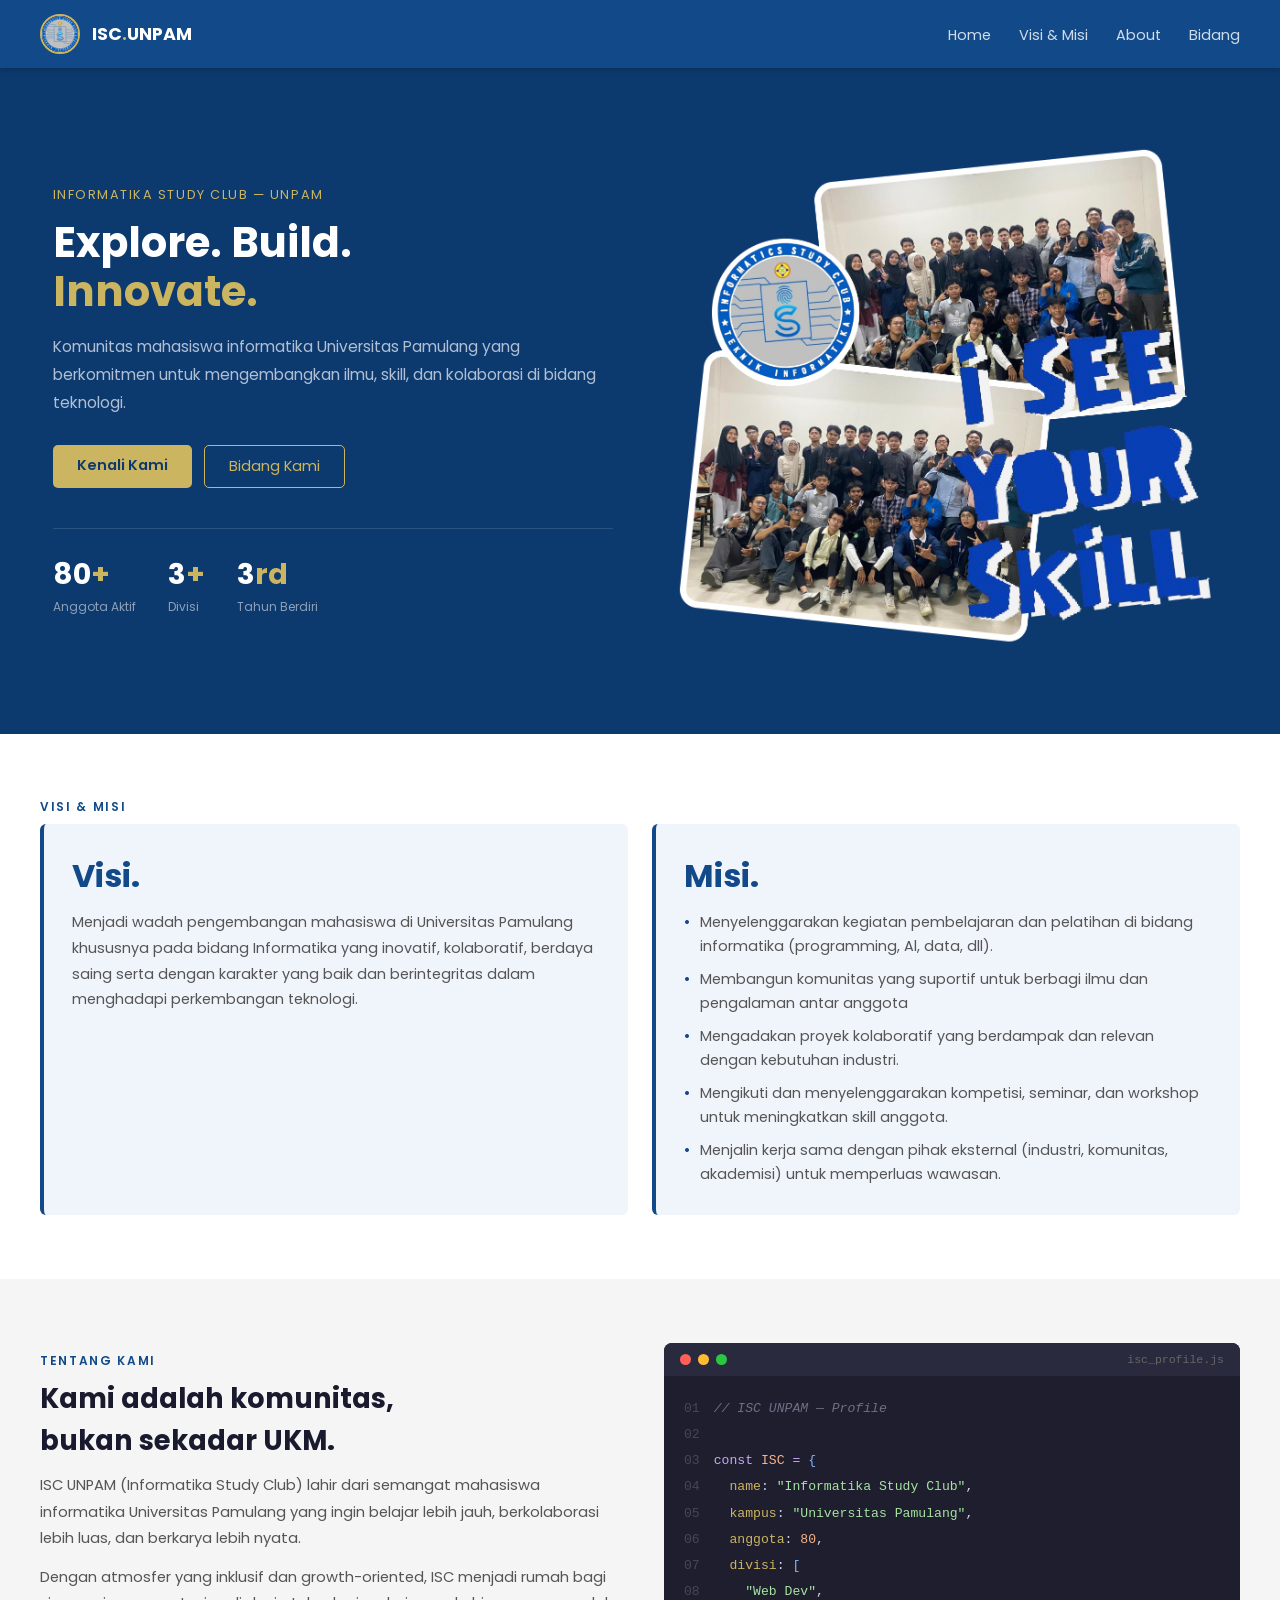
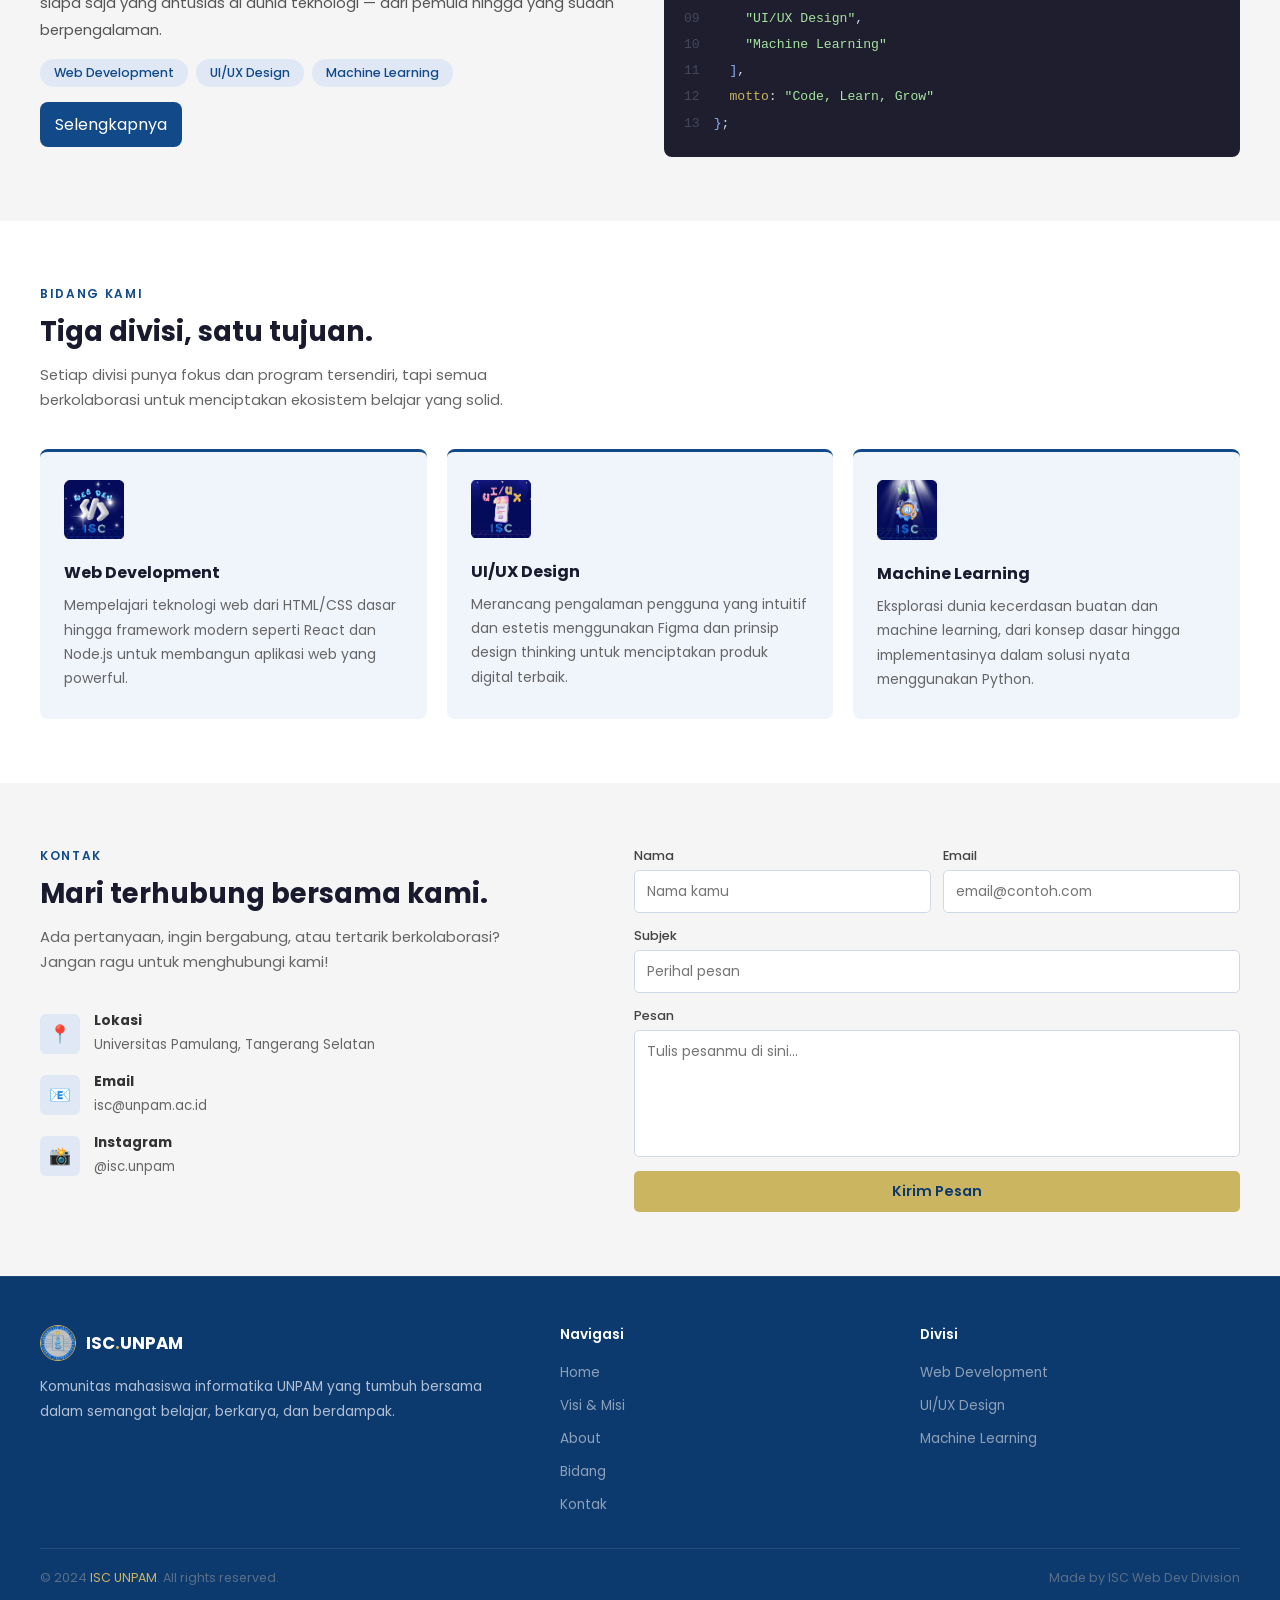
==== commit 00ce9618: "improve content for index" ====
--- a/index.html
+++ b/index.html
@@ -1,325 +1,306 @@
 <!doctype html>
 <html lang="id">
-  <head>
-    <meta charset="UTF-8" />
-    <meta name="viewport" content="width=device-width, initial-scale=1.0" />
-    <title>ISC UNPAM - Informatika Study Club</title>
-    <link
-      href="https://fonts.googleapis.com/css2?family=Poppins:wght@300;400;500;600;700&display=swap"
-      rel="stylesheet"
-    />
-    <link rel="stylesheet" href="/css/style.css" />
-  </head>
-  <body>
-    <nav>
-      <div class="nav-brand">
-        <img src="/assets/images/isc_logo.jpeg" alt="ISC Logo" />
-        <span class="nav-brand-text">ISC<span>.</span>UNPAM</span>
-      </div>
-      <ul class="nav-links">
-        <li><a href="#hero">Home</a></li>
-        <li><a href="#visi-misi">Visi & Misi</a></li>
-        <li><a href="#about">About</a></li>
-        <li><a href="#services">Bidang</a></li>
-        <li><a href="about.html" class="btn-nav">About Page</a></li>
-      </ul>
-    </nav>
-
-    <section id="hero">
-      <div class="hero-text">
-        <p class="eyebrow">Informatika Study Club — UNPAM</p>
-        <h1>Explore. Build.<br /><span>Innovate.</span></h1>
-        <p class="desc">
-          Komunitas mahasiswa informatika Universitas Pamulang yang berkomitmen
-          untuk mengembangkan ilmu, skill, dan kolaborasi di bidang teknologi.
-        </p>
-        <div class="hero-buttons">
-          <a href="#about" class="btn-primary">Kenali Kami</a>
-          <a href="#services" class="btn-outline">Bidang Kami</a>
-        </div>
-        <div class="hero-stats">
-          <div class="stat-item">
-            <div class="num">80<span>+</span></div>
-            <div class="label">Anggota Aktif</div>
-          </div>
-          <div class="stat-item">
-            <div class="num">3<span>+</span></div>
-            <div class="label">Divisi</div>
-          </div>
-          <div class="stat-item">
-            <div class="num">3<span>rd</span></div>
-            <div class="label">Tahun Berdiri</div>
-          </div>
-        </div>
-      </div>
-      <div class="hero-logo">
-        <img src="/assets/images/isc_logo.jpeg" alt="ISC UNPAM Logo" />
-      </div>
-    </section>
-
-    <section id="visi-misi">
-      <div class="section-label">Visi & Misi</div>
-      <div class="vm-grid">
-        <div class="vm-card">
-          <div class="icon">🎯</div>
-          <h3>Visi</h3>
-          <p>
-            Mewujudkan mahasiswa UNPAM yang berkarakter kuat, dan siap bekerja
-            dan berwirausaha dengan berbasis teknologi.
-          </p>
-        </div>
-        <div class="vm-card misi">
-          <div class="icon">🚀</div>
-          <h3>Misi</h3>
-          <ul>
-            <li>
-              Menyediakan sarana dan prasarana yang interaktif dan komunikatif
-              bagi mahasiswa
-            </li>
-            <li>
-              Meningkatkan hubungan yang sinergi dan positif baik di dalam
-              maupun luar club
-            </li>
-            <li>
-              Menjadikan ISC sebagai wadah mahasiswa untuk saling berkolaborasi
-              dan berkomunikasi dalam pengembangan diri
-            </li>
-          </ul>
-        </div>
-      </div>
-    </section>
-
-    <section id="about">
-      <div class="about-grid">
-        <div class="about-text">
-          <div class="section-label">Tentang Kami</div>
-          <h2 class="section-title">
-            Kami adalah komunitas,<br />bukan sekadar UKM.
-          </h2>
-          <p>
-            ISC UNPAM (Informatika Study Club) lahir dari semangat mahasiswa
-            informatika Universitas Pamulang yang ingin belajar lebih jauh,
-            berkolaborasi lebih luas, dan berkarya lebih nyata.
-          </p>
-          <p>
-            Dengan atmosfer yang inklusif dan growth-oriented, ISC menjadi rumah
-            bagi siapa saja yang antusias di dunia teknologi — dari pemula
-            hingga yang sudah berpengalaman.
-          </p>
-          <div class="about-tags">
-            <span class="tag">Web Development</span>
-            <span class="tag">UI/UX Design</span>
-            <span class="tag">Machine Learning</span>
-          </div>
-        </div>
-        <div class="code-card">
-          <div class="code-card-header">
-            <div class="dot r"></div>
-            <div class="dot y"></div>
-            <div class="dot g"></div>
-            <span class="code-card-filename">isc_profile.js</span>
-          </div>
-          <div class="code-card-body">
-            <div>
-              <span class="c-ln">01</span
-              ><span class="c-cm">// ISC UNPAM — Profile</span>
+
+<head>
+  <meta charset="UTF-8" />
+  <meta name="viewport" content="width=device-width, initial-scale=1.0" />
+  <title>ISC UNPAM - Informatika Study Club</title>
+  <link href="https://fonts.googleapis.com/css2?family=Poppins:wght@300;400;500;600;700&display=swap"
+    rel="stylesheet" />
+  <link rel="stylesheet" href="css/style.css" />
+</head>
+
+<body>
+  <nav>
+    <div class="nav-brand">
+      <img src="assets/images/isc_logo.jpeg
+      " alt="ISC Logo" />
+      <span class="nav-brand-text">ISC<span>.</span>UNPAM</span>
+    </div>
+    <ul class="nav-links">
+      <li><a href="#hero">Home</a></li>
+      <li><a href="#visi-misi">Visi & Misi</a></li>
+      <li><a href="#about">About</a></li>
+      <li><a href="#services">Bidang</a></li>
+    </ul>
+  </nav>
+
+  <section id="hero">
+    <div class="hero-text">
+      <p class="eyebrow">Informatika Study Club — UNPAM</p>
+      <h1>Explore. Build.<br /><span>Innovate.</span></h1>
+      <p class="desc">
+        Komunitas mahasiswa informatika Universitas Pamulang yang berkomitmen
+        untuk mengembangkan ilmu, skill, dan kolaborasi di bidang teknologi.
+      </p>
+      <div class="hero-buttons">
+        <a href="#about" class="btn-primary">Kenali Kami</a>
+        <a href="#services" class="btn-outline">Bidang Kami</a>
+      </div>
+      <div class="hero-stats">
+        <div class="stat-item">
+          <div class="num">80<span>+</span></div>
+          <div class="label">Anggota Aktif</div>
+        </div>
+        <div class="stat-item">
+          <div class="num">3<span>+</span></div>
+          <div class="label">Divisi</div>
+        </div>
+        <div class="stat-item">
+          <div class="num">3<span>rd</span></div>
+          <div class="label">Tahun Berdiri</div>
+        </div>
+      </div>
+    </div>
+    <div class="hero-logo">
+      <img src="assets/images/img-home.png" alt="ISC UNPAM Logo" />
+    </div>
+  </section>
+
+  <section id="visi-misi">
+    <div class="section-label">Visi & Misi</div>
+    <div class="vm-grid">
+      <div class="vm-card">
+        <h3>Visi.</h3>
+        <p>
+          Menjadi wadah pengembangan mahasiswa di Universitas Pamulang khususnya pada bidang Informatika yang inovatif,
+          kolaboratif, berdaya saing serta dengan karakter yang baik dan berintegritas dalam menghadapi perkembangan
+          teknologi.
+        </p>
+      </div>
+      <div class="vm-card misi">
+        <h3>Misi.</h3>
+        <ul>
+          <li>
+            Menyelenggarakan kegiatan pembelajaran dan pelatihan di bidang informatika (programming, Al, data, dll).
+          </li>
+          <li>
+            Membangun komunitas yang suportif untuk berbagi ilmu dan pengalaman antar anggota
+          </li>
+          <li>
+            Mengadakan proyek kolaboratif yang berdampak dan relevan dengan kebutuhan industri.
+          </li>
+          <li>Mengikuti dan menyelenggarakan kompetisi, seminar, dan workshop untuk meningkatkan skill anggota.</li>
+          <li>Menjalin kerja sama dengan pihak eksternal (industri, komunitas, akademisi) untuk memperluas wawasan.</li>
+        </ul>
+      </div>
+    </div>
+  </section>
+
+  <section id="about">
+    <div class="about-grid">
+      <div class="about-text">
+        <div class="section-label">Tentang Kami</div>
+        <h2 class="section-title">
+          Kami adalah komunitas,<br />bukan sekadar UKM.
+        </h2>
+        <p>
+          ISC UNPAM (Informatika Study Club) lahir dari semangat mahasiswa
+          informatika Universitas Pamulang yang ingin belajar lebih jauh,
+          berkolaborasi lebih luas, dan berkarya lebih nyata.
+        </p>
+        <p>
+          Dengan atmosfer yang inklusif dan growth-oriented, ISC menjadi rumah
+          bagi siapa saja yang antusias di dunia teknologi — dari pemula
+          hingga yang sudah berpengalaman.
+        </p>
+        <div class="about-tags">
+          <span class="tag">Web Development</span>
+          <span class="tag">UI/UX Design</span>
+          <span class="tag">Machine Learning</span>
+        </div>
+        <div class="btn-selengkapnya">
+          <a href="about.html">Selengkapnya</a>
+        </div>
+      </div>
+      <div class="code-card">
+        <div class="code-card-header">
+          <div class="dot r"></div>
+          <div class="dot y"></div>
+          <div class="dot g"></div>
+          <span class="code-card-filename">isc_profile.js</span>
+        </div>
+        <div class="code-card-body">
+          <div>
+            <span class="c-ln">01</span><span class="c-cm">// ISC UNPAM — Profile</span>
+          </div>
+          <div><span class="c-ln">02</span></div>
+          <div>
+            <span class="c-ln">03</span><span class="c-kw">const </span><span class="c-va">ISC</span> <span
+              class="c-kw">= </span><span class="c-br">{</span>
+          </div>
+          <div>
+            <span class="c-ln">04</span>&nbsp;&nbsp;<span class="c-fn">name</span>: <span class="c-str">"Informatika
+              Study Club"</span>,
+          </div>
+          <div>
+            <span class="c-ln">05</span>&nbsp;&nbsp;<span class="c-fn">kampus</span>: <span class="c-str">"Universitas
+              Pamulang"</span>,
+          </div>
+          <div>
+            <span class="c-ln">06</span>&nbsp;&nbsp;<span class="c-fn">anggota</span>: <span class="c-va">80</span>,
+          </div>
+          <div>
+            <span class="c-ln">07</span>&nbsp;&nbsp;<span class="c-fn">divisi</span>: <span class="c-br">[</span>
+          </div>
+          <div>
+            <span class="c-ln">08</span>&nbsp;&nbsp;&nbsp;&nbsp;<span class="c-str">"Web Dev"</span>,
+          </div>
+          <div>
+            <span class="c-ln">09</span>&nbsp;&nbsp;&nbsp;&nbsp;<span class="c-str">"UI/UX Design"</span>,
+          </div>
+          <div>
+            <span class="c-ln">10</span>&nbsp;&nbsp;&nbsp;&nbsp;<span class="c-str">"Machine Learning"</span>
+          </div>
+          <div>
+            <span class="c-ln">11</span>&nbsp;&nbsp;<span class="c-br">]</span>,
+          </div>
+          <div>
+            <span class="c-ln">12</span>&nbsp;&nbsp;<span class="c-fn">motto</span>: <span class="c-str">"Code, Learn,
+              Grow"</span>
+          </div>
+          <div><span class="c-ln">13</span><span class="c-br">}</span>;</div>
+        </div>
+      </div>
+    </div>
+  </section>
+
+  <section id="services">
+    <div class="section-label">Bidang Kami</div>
+    <h2 class="section-title">Tiga divisi, satu tujuan.</h2>
+    <p class="section-sub">
+      Setiap divisi punya fokus dan program tersendiri, tapi semua
+      berkolaborasi untuk menciptakan ekosistem belajar yang solid.
+    </p>
+    <div class="services-grid">
+      <div class="service-card">
+        <div class="icon-img">
+          <img src="assets/images/webDev.png" alt="icon webdev">
+        </div>
+        <h3>Web Development</h3>
+        <p>
+          Mempelajari teknologi web dari HTML/CSS dasar hingga framework
+          modern seperti React dan Node.js untuk membangun aplikasi web yang
+          powerful.
+        </p>
+      </div>
+      <div class="service-card">
+        <div class="icon-img">
+          <img src="assets/images/UiUx.png" alt="icon UI/UX">
+        </div>
+        <h3>UI/UX Design</h3>
+        <p>
+          Merancang pengalaman pengguna yang intuitif dan estetis menggunakan
+          Figma dan prinsip design thinking untuk menciptakan produk digital
+          terbaik.
+        </p>
+      </div>
+      <div class="service-card">
+        <div class="icon-img">
+          <img src="assets/images/MachieLearning.png" alt="icon machine learning">
+        </div>
+        <h3>Machine Learning</h3>
+        <p>
+          Eksplorasi dunia kecerdasan buatan dan machine learning, dari konsep
+          dasar hingga implementasinya dalam solusi nyata menggunakan Python.
+        </p>
+      </div>
+    </div>
+  </section>
+
+  <section id="kontak">
+    <div class="kontak-grid">
+      <div>
+        <div class="section-label">Kontak</div>
+        <h2 class="section-title">Mari terhubung bersama kami.</h2>
+        <p class="section-sub">
+          Ada pertanyaan, ingin bergabung, atau tertarik berkolaborasi? Jangan
+          ragu untuk menghubungi kami!
+        </p>
+        <div class="kontak-info-list">
+          <div class="kontak-info-item">
+            <div class="icon-box">📍</div>
+            <div class="text">
+              <strong>Lokasi</strong>
+              <span>Universitas Pamulang, Tangerang Selatan</span>
             </div>
-            <div><span class="c-ln">02</span></div>
-            <div>
-              <span class="c-ln">03</span><span class="c-kw">const </span
-              ><span class="c-va">ISC</span> <span class="c-kw">= </span
-              ><span class="c-br">{</span>
+          </div>
+          <div class="kontak-info-item">
+            <div class="icon-box">📧</div>
+            <div class="text">
+              <strong>Email</strong>
+              <span>isc@unpam.ac.id</span>
             </div>
-            <div>
-              <span class="c-ln">04</span>&nbsp;&nbsp;<span class="c-fn"
-                >name</span
-              >: <span class="c-str">"Informatika Study Club"</span>,
+          </div>
+          <div class="kontak-info-item">
+            <div class="icon-box">📸</div>
+            <div class="text">
+              <strong>Instagram</strong>
+              <span>@isc.unpam</span>
             </div>
-            <div>
-              <span class="c-ln">05</span>&nbsp;&nbsp;<span class="c-fn"
-                >kampus</span
-              >: <span class="c-str">"Universitas Pamulang"</span>,
-            </div>
-            <div>
-              <span class="c-ln">06</span>&nbsp;&nbsp;<span class="c-fn"
-                >anggota</span
-              >: <span class="c-va">80</span>,
-            </div>
-            <div>
-              <span class="c-ln">07</span>&nbsp;&nbsp;<span class="c-fn"
-                >divisi</span
-              >: <span class="c-br">[</span>
-            </div>
-            <div>
-              <span class="c-ln">08</span>&nbsp;&nbsp;&nbsp;&nbsp;<span
-                class="c-str"
-                >"Web Dev"</span
-              >,
-            </div>
-            <div>
-              <span class="c-ln">09</span>&nbsp;&nbsp;&nbsp;&nbsp;<span
-                class="c-str"
-                >"UI/UX Design"</span
-              >,
-            </div>
-            <div>
-              <span class="c-ln">10</span>&nbsp;&nbsp;&nbsp;&nbsp;<span
-                class="c-str"
-                >"Machine Learning"</span
-              >
-            </div>
-            <div>
-              <span class="c-ln">11</span>&nbsp;&nbsp;<span class="c-br">]</span
-              >,
-            </div>
-            <div>
-              <span class="c-ln">12</span>&nbsp;&nbsp;<span class="c-fn"
-                >motto</span
-              >: <span class="c-str">"Code, Learn, Grow"</span>
-            </div>
-            <div><span class="c-ln">13</span><span class="c-br">}</span>;</div>
-          </div>
-        </div>
-      </div>
-    </section>
-
-    <section id="services">
-      <div class="section-label">Bidang Kami</div>
-      <h2 class="section-title">Tiga divisi, satu tujuan.</h2>
-      <p class="section-sub">
-        Setiap divisi punya fokus dan program tersendiri, tapi semua
-        berkolaborasi untuk menciptakan ekosistem belajar yang solid.
-      </p>
-      <div class="services-grid">
-        <div class="service-card">
-          <div class="icon">🌐</div>
-          <h3>Web Development</h3>
-          <p>
-            Mempelajari teknologi web dari HTML/CSS dasar hingga framework
-            modern seperti React dan Node.js untuk membangun aplikasi web yang
-            powerful.
-          </p>
-        </div>
-        <div class="service-card">
-          <div class="icon">🎨</div>
-          <h3>UI/UX Design</h3>
-          <p>
-            Merancang pengalaman pengguna yang intuitif dan estetis menggunakan
-            Figma dan prinsip design thinking untuk menciptakan produk digital
-            terbaik.
-          </p>
-        </div>
-        <div class="service-card">
-          <div class="icon">🤖</div>
-          <h3>Machine Learning</h3>
-          <p>
-            Eksplorasi dunia kecerdasan buatan dan machine learning, dari konsep
-            dasar hingga implementasinya dalam solusi nyata menggunakan Python.
-          </p>
-        </div>
-      </div>
-    </section>
-
-    <section id="kontak">
-      <div class="kontak-grid">
-        <div>
-          <div class="section-label">Kontak</div>
-          <h2 class="section-title">Mari terhubung bersama kami.</h2>
-          <p class="section-sub">
-            Ada pertanyaan, ingin bergabung, atau tertarik berkolaborasi? Jangan
-            ragu untuk menghubungi kami!
-          </p>
-          <div class="kontak-info-list">
-            <div class="kontak-info-item">
-              <div class="icon-box">📍</div>
-              <div class="text">
-                <strong>Lokasi</strong>
-                <span>Universitas Pamulang, Tangerang Selatan</span>
-              </div>
-            </div>
-            <div class="kontak-info-item">
-              <div class="icon-box">📧</div>
-              <div class="text">
-                <strong>Email</strong>
-                <span>isc@unpam.ac.id</span>
-              </div>
-            </div>
-            <div class="kontak-info-item">
-              <div class="icon-box">📸</div>
-              <div class="text">
-                <strong>Instagram</strong>
-                <span>@isc.unpam</span>
-              </div>
-            </div>
-          </div>
-        </div>
-        <div class="kontak-form">
-          <div class="form-row">
-            <div class="form-group">
-              <label>Nama</label>
-              <input type="text" placeholder="Nama kamu" />
-            </div>
-            <div class="form-group">
-              <label>Email</label>
-              <input type="email" placeholder="email@contoh.com" />
-            </div>
-          </div>
+          </div>
+        </div>
+      </div>
+      <div class="kontak-form">
+        <div class="form-row">
           <div class="form-group">
-            <label>Subjek</label>
-            <input type="text" placeholder="Perihal pesan" />
+            <label>Nama</label>
+            <input type="text" placeholder="Nama kamu" />
           </div>
           <div class="form-group">
-            <label>Pesan</label>
-            <textarea
-              rows="5"
-              placeholder="Tulis pesanmu di sini..."
-            ></textarea>
-          </div>
-          <a
-            href="#"
-            class="btn-primary"
-            style="text-align: center; display: block"
-            >Kirim Pesan</a
-          >
-        </div>
-      </div>
-    </section>
-
-    <footer>
-      <div class="footer-grid">
-        <div class="footer-col">
-          <div class="footer-brand">
-            <img src="/assets/images/isc_logo.jpeg" alt="ISC Logo" />
-            <span>ISC<em>.</em>UNPAM</span>
-          </div>
-          <p>
-            Komunitas mahasiswa informatika UNPAM yang tumbuh bersama dalam
-            semangat belajar, berkarya, dan berdampak.
-          </p>
-        </div>
-        <div class="footer-col">
-          <h4>Navigasi</h4>
-          <ul>
-            <li><a href="#hero">Home</a></li>
-            <li><a href="#visi-misi">Visi & Misi</a></li>
-            <li><a href="#about">About</a></li>
-            <li><a href="#services">Bidang</a></li>
-            <li><a href="#kontak">Kontak</a></li>
-          </ul>
-        </div>
-        <div class="footer-col">
-          <h4>Divisi</h4>
-          <ul>
-            <li><a href="#">Web Development</a></li>
-            <li><a href="#">UI/UX Design</a></li>
-            <li><a href="#">Machine Learning</a></li>
-          </ul>
-        </div>
-      </div>
-      <div class="footer-bottom">
-        <p>© 2024 <span>ISC UNPAM</span>. All rights reserved.</p>
-        <p>Made by ISC Web Dev Division</p>
-      </div>
-    </footer>
-  </body>
-</html>
+            <label>Email</label>
+            <input type="email" placeholder="email@contoh.com" />
+          </div>
+        </div>
+        <div class="form-group">
+          <label>Subjek</label>
+          <input type="text" placeholder="Perihal pesan" />
+        </div>
+        <div class="form-group">
+          <label>Pesan</label>
+          <textarea rows="5" placeholder="Tulis pesanmu di sini..."></textarea>
+        </div>
+        <a href="#" class="btn-primary" style="text-align: center; display: block">Kirim Pesan</a>
+      </div>
+    </div>
+  </section>
+
+  <footer>
+    <div class="footer-grid">
+      <div class="footer-col">
+        <div class="footer-brand">
+          <img src="assets/images/isc_logo.jpeg" alt="ISC Logo" />
+          <span>ISC<em>.</em>UNPAM</span>
+        </div>
+        <p>
+          Komunitas mahasiswa informatika UNPAM yang tumbuh bersama dalam
+          semangat belajar, berkarya, dan berdampak.
+        </p>
+      </div>
+      <div class="footer-col">
+        <h4>Navigasi</h4>
+        <ul>
+          <li><a href="#hero">Home</a></li>
+          <li><a href="#visi-misi">Visi & Misi</a></li>
+          <li><a href="#about">About</a></li>
+          <li><a href="#services">Bidang</a></li>
+          <li><a href="#kontak">Kontak</a></li>
+        </ul>
+      </div>
+      <div class="footer-col">
+        <h4>Divisi</h4>
+        <ul>
+          <li><a href="#">Web Development</a></li>
+          <li><a href="#">UI/UX Design</a></li>
+          <li><a href="#">Machine Learning</a></li>
+        </ul>
+      </div>
+    </div>
+    <div class="footer-bottom">
+      <p>© 2024 <span>ISC UNPAM</span>. All rights reserved.</p>
+      <p>Made by ISC Web Dev Division</p>
+    </div>
+  </footer>
+</body>
+
+</html>
--- a/css/style.css
+++ b/css/style.css
@@ -255,7 +255,7 @@
   padding: 80px 40px;
   display: flex;
   align-items: center;
-  justify-content: space-between;
+  justify-content: space-around;
   gap: 40px;
 }
 
@@ -319,13 +319,10 @@
   margin-top: 2px;
 }
 
+
+
 .hero-logo img {
-  width: 200px;
-  height: 200px;
-  border-radius: 50%;
-  object-fit: cover;
-  border: 3px solid #cbb560;
-  box-shadow: 0 0 30px rgba(203, 181, 96, 0.2);
+  width: 550px;
 }
 
 /* VISI MISI */
@@ -348,7 +345,7 @@
 }
 
 .vm-card.misi {
-  border-left-color: #cbb560;
+  border-left-color: #124a89;
 }
 
 .vm-card .icon {
@@ -357,9 +354,9 @@
 }
 
 .vm-card h3 {
-  font-size: 1.15rem;
-  font-weight: 700;
-  color: #1a1a2e;
+  font-size: 2rem;
+  font-weight: 700;
+  color: #124a89;
   margin-bottom: 10px;
 }
 
@@ -387,7 +384,7 @@
   content: "•";
   position: absolute;
   left: 0;
-  color: #cbb560;
+  color: #124a89;
   font-weight: 700;
 }
 
@@ -426,6 +423,15 @@
   border-radius: 20px;
 }
 
+.btn-selengkapnya {
+  display: inline-block;
+  background-color: #124a89;
+  padding: 10px 15px;
+  color: #fff;
+  border-radius: 8px;
+  margin-top: 15px;
+}
+
 /* Code Card Component */
 .code-card {
   background-color: #1e1e2e;
@@ -448,12 +454,15 @@
   height: 11px;
   border-radius: 50%;
 }
+
 .dot.r {
   background: #ff5f57;
 }
+
 .dot.y {
   background: #febc2e;
 }
+
 .dot.g {
   background: #28c840;
 }
@@ -475,22 +484,28 @@
   color: #45475a;
   margin-right: 14px;
 }
+
 .c-kw {
   color: #cba6f7;
 }
+
 .c-fn {
   color: #cbb560;
 }
+
 .c-str {
   color: #a6e3a1;
 }
+
 .c-cm {
   color: #6c7086;
   font-style: italic;
 }
+
 .c-br {
   color: #89b4fa;
 }
+
 .c-va {
   color: #fab387;
 }
@@ -521,8 +536,8 @@
   box-shadow: 0 8px 20px rgba(0, 0, 0, 0.08);
 }
 
-.service-card .icon {
-  font-size: 2rem;
+.service-card .icon-img {
+  width: 60px;
   margin-bottom: 14px;
 }
 
@@ -935,9 +950,11 @@
 .prestasi-card.gold {
   border-left-color: #cbb560;
 }
+
 .prestasi-card.silver {
   border-left-color: #9dafc4;
 }
+
 .prestasi-card.bronze {
   border-left-color: #c87941;
 }
@@ -964,6 +981,7 @@
 .prestasi-card.silver .prestasi-place {
   color: #7a99b8;
 }
+
 .prestasi-card.bronze .prestasi-place {
   color: #c87941;
 }
@@ -1093,4 +1111,4 @@
     gap: 6px;
     text-align: center;
   }
-}
+}
